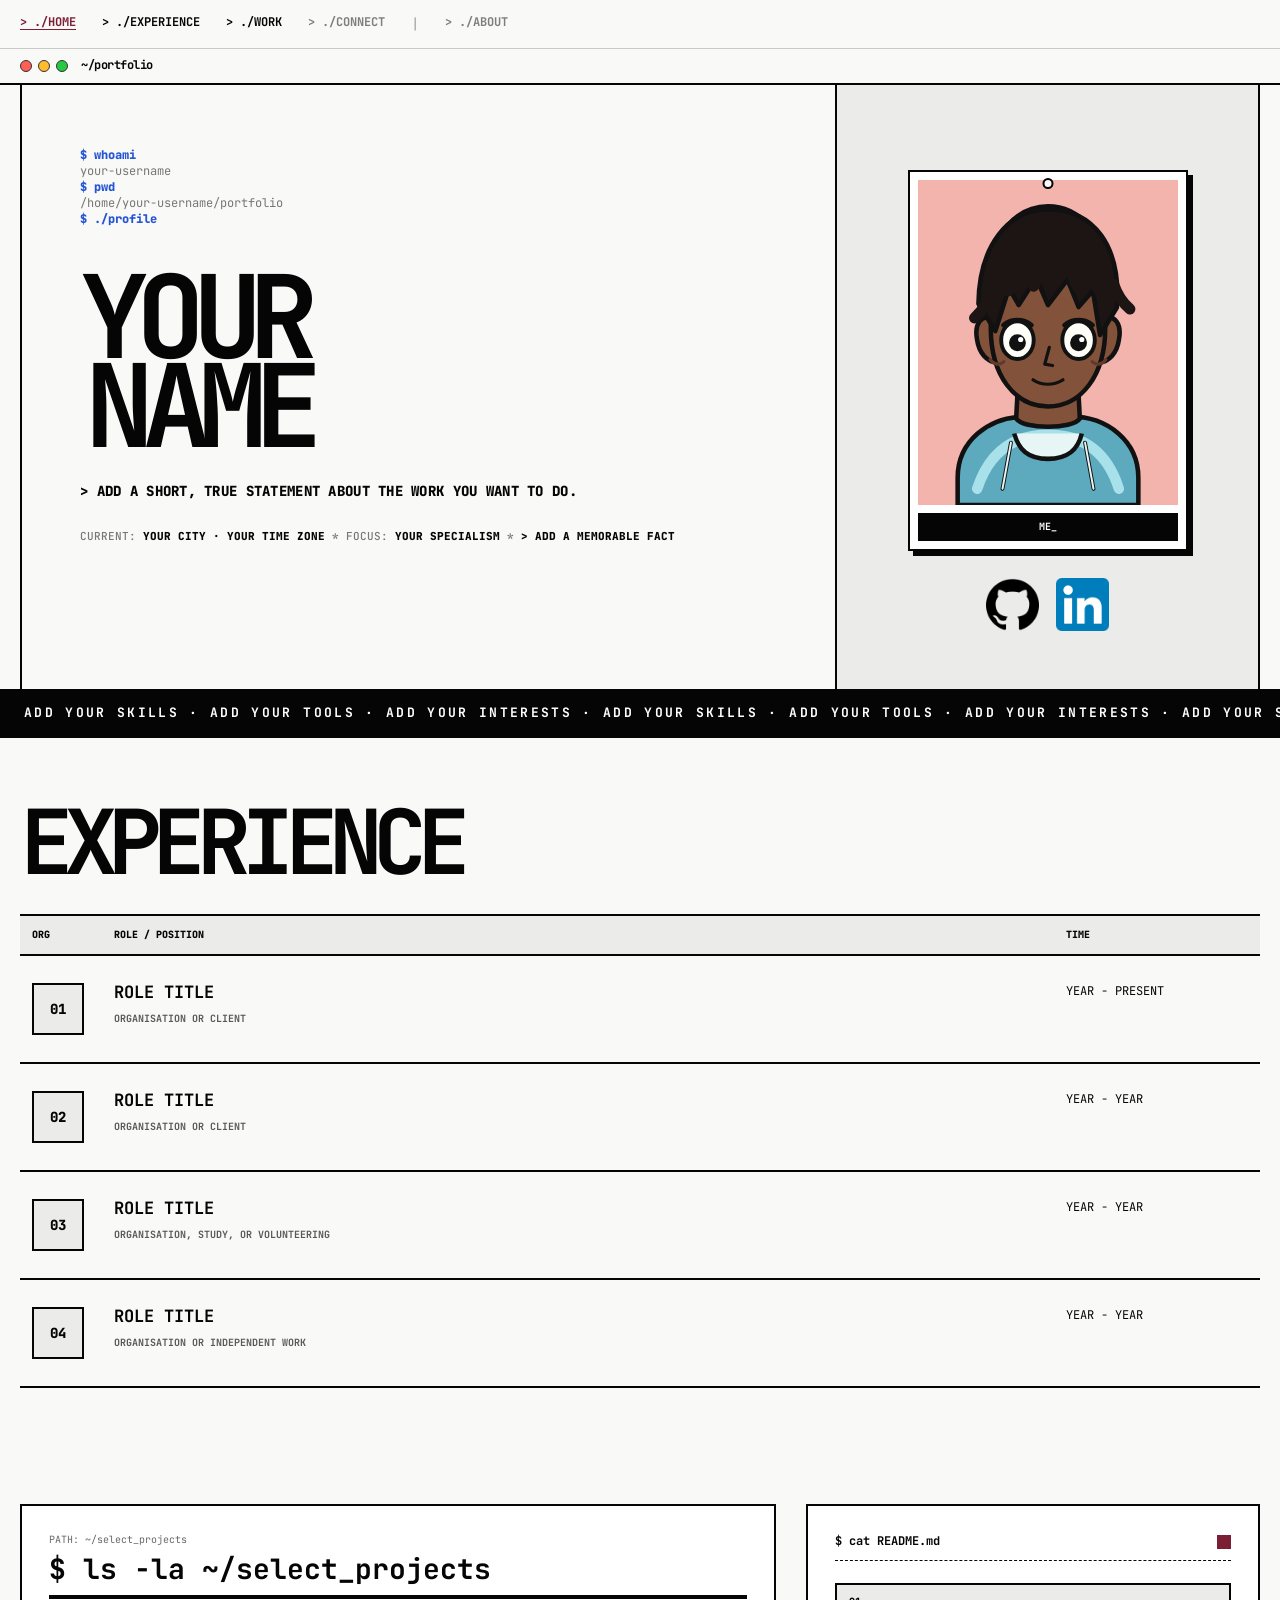
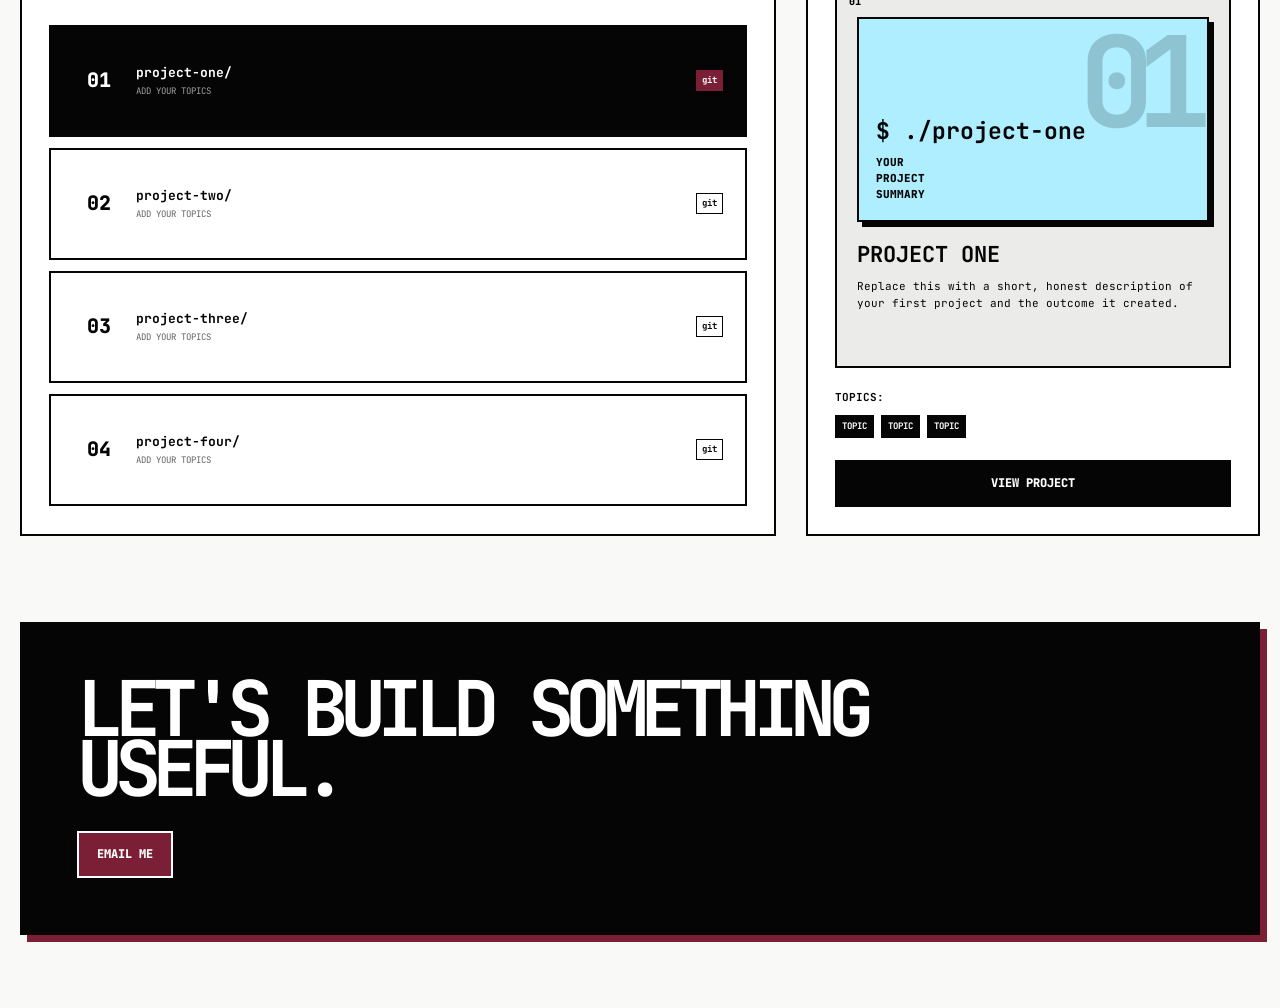
==== index.html @ 51a2df28 "Initial portfolio site" ====
<!doctype html>
<html lang="en">
<head>
  <meta charset="utf-8" />
  <meta name="viewport" content="width=device-width, initial-scale=1" />
  <meta name="description" content="YOUR NAME — portfolio." />
  <title>~/portfolio — YOUR NAME</title>
  <link rel="preconnect" href="https://fonts.googleapis.com" />
  <link rel="preconnect" href="https://fonts.gstatic.com" crossorigin />
  <link href="https://fonts.googleapis.com/css2?family=JetBrains+Mono:wght@400;500;600;700;800&display=swap" rel="stylesheet" />
  <link rel="stylesheet" href="styles.css?v=4" />
  <link rel="stylesheet" href="experience-table.css?v=6" />
  <link rel="stylesheet" href="org-logos.css?v=1" />
  <link rel="stylesheet" href="experience-details.css?v=1" />
  <link rel="stylesheet" href="project-preview.css?v=2" />
  <link rel="stylesheet" href="project-icons.css?v=5" />
  <link rel="stylesheet" href="social-stickers.css?v=1" />
  <link rel="stylesheet" href="ticker.css?v=4" />
  <link rel="stylesheet" href="window-controls.css" />
  <style>.boot-message{border:0!important;outline:0!important;box-shadow:none!important;background:transparent!important;padding:0!important}.boot-message .terminal-command{color:#2455d6;font-weight:800}.boot-message .terminal-output{color:#777}.hero{min-height:570px}.hero-copy{min-width:0}.hero h1 span{display:block}.hero h1 .last-name{transform:translateX(.045em)}.hero-focus{margin:30px 0 0;color:var(--ink);font-size:14px;font-weight:800;letter-spacing:.02em}.hero-meta{margin:24px 0 0;font-size:11px;font-weight:800;line-height:1.9}.hero-meta p{margin:0}.hero-meta span{color:#777;font-weight:500}.hero-meta b{margin:0 7px;color:#777}.quick-stats{grid-template-columns:.8fr 1fr 1.65fr}.quick-stats dd{white-space:nowrap}#home,#experience,#work,#connect{scroll-margin-top:96px}.nav-link,.nav-link:hover{color:var(--ink);opacity:.5}.nav-link.active{color:var(--acid);opacity:1}.nav-separator{opacity:.35}@media(max-width:800px){.quick-stats{grid-template-columns:1fr}.quick-stats dd{white-space:normal}.hero-meta{font-size:9px}}</style>
</head>
<body>
  <header class="site-header">
    <nav class="nav" aria-label="Primary navigation">
      <a class="nav-link active" href="#home">&gt; ./HOME</a><a class="nav-link" href="#experience">&gt; ./EXPERIENCE</a><a class="nav-link" href="#work">&gt; ./WORK</a><a class="nav-link" href="#connect">&gt; ./CONNECT</a><span class="nav-separator" aria-hidden="true">|</span><a class="nav-link" href="about.html">&gt; ./ABOUT</a>
    </nav>
    <div class="terminal-bar"><span class="traffic-lights" aria-label="Window controls"><button class="window-control window-control--close" type="button" aria-label="Close page"></button><button class="window-control window-control--minimize" type="button" aria-label="Minimize"></button><button class="window-control window-control--fullscreen" type="button" aria-label="Toggle fullscreen"></button></span><strong>~/portfolio</strong></div>
  </header>
  <main>
    <section class="hero page-section" id="home">
      <div class="hero-copy">
        <pre class="boot-message" aria-label="Profile command"><span class="terminal-command">$ whoami</span>
<span class="terminal-output">your-username</span>
<span class="terminal-command">$ pwd</span>
<span class="terminal-output">/home/your-username/portfolio</span>
<span class="terminal-command">$ ./profile</span></pre>
  <h1><span>YOUR</span><span class="last-name">NAME</span></h1>
  <p class="hero-focus">&gt; ADD A SHORT, TRUE STATEMENT ABOUT THE WORK YOU WANT TO DO.</p>
  <div class="hero-meta"><p><span>CURRENT:</span> YOUR CITY · YOUR TIME ZONE<b>*</b><span>FOCUS:</span> YOUR SPECIALISM<b>*</b>&gt; ADD A MEMORABLE FACT</p></div>
      </div>
      <aside class="avatar-terminal">
        <figure class="avatar-frame"><span class="pin" aria-hidden="true"></span><img src="assets/avatar-placeholder.svg" alt="Dark-skinned cartoon avatar placeholder" /><figcaption>ME<span class="cursor">_</span></figcaption></figure>
        <div class="social-stickers" aria-label="Social profiles"><a href="https://github.com/your-github-username" target="_blank" rel="noreferrer" aria-label="YOUR NAME on GitHub"><img src="assets/social/github.png" alt="" /></a><a href="https://www.linkedin.com/in/your-linkedin-handle/" target="_blank" rel="noreferrer" aria-label="YOUR NAME on LinkedIn"><img src="assets/social/linkedin.png" alt="" /></a></div>
      </aside>
    </section>
    <div class="ticker between-ticker" aria-hidden="true"><div class="ticker-track"><span>ADD YOUR SKILLS · ADD YOUR TOOLS · ADD YOUR INTERESTS · ADD YOUR SKILLS · ADD YOUR TOOLS · ADD YOUR INTERESTS · ADD YOUR SKILLS · ADD YOUR TOOLS · ADD YOUR INTERESTS · ADD YOUR SKILLS · ADD YOUR TOOLS · ADD YOUR INTERESTS ·</span><span>ADD YOUR SKILLS · ADD YOUR TOOLS · ADD YOUR INTERESTS · ADD YOUR SKILLS · ADD YOUR TOOLS · ADD YOUR INTERESTS · ADD YOUR SKILLS · ADD YOUR TOOLS · ADD YOUR INTERESTS · ADD YOUR SKILLS · ADD YOUR TOOLS · ADD YOUR INTERESTS ·</span></div></div>
    <section class="experience page-section" id="experience">
      <div class="section-title"><h2>EXPERIENCE</h2></div>
      <div class="log-table"><div class="log-head"><span>ORG</span><span>ROLE / POSITION</span><span>TIME</span></div>
        <details class="experience-entry"><summary class="log-row"><span class="org-logo org-logo--placeholder" aria-hidden="true">01</span><div><h3>ROLE TITLE</h3><small>ORGANISATION OR CLIENT</small></div><p>YEAR - PRESENT</p></summary><div class="experience-detail"><p>Replace this with a clear summary of your responsibility and the result you helped create.</p><ul><li>Start with a strong action and state what you built, improved, or delivered.</li><li>Add a measurable result only when you can support it.</li></ul></div></details>
        <details class="experience-entry"><summary class="log-row"><span class="org-logo org-logo--placeholder" aria-hidden="true">02</span><div><h3>ROLE TITLE</h3><small>ORGANISATION OR CLIENT</small></div><p>YEAR - YEAR</p></summary><div class="experience-detail"><p>Replace this with the contribution that best represents this experience.</p><ul><li>Describe the work in plain language.</li><li>Note the tools, collaboration, or impact that matters.</li></ul></div></details>
        <details class="experience-entry"><summary class="log-row"><span class="org-logo org-logo--placeholder" aria-hidden="true">03</span><div><h3>ROLE TITLE</h3><small>ORGANISATION, STUDY, OR VOLUNTEERING</small></div><p>YEAR - YEAR</p></summary><div class="experience-detail"><p>Replace this with a concise explanation of the project, responsibility, or learning experience.</p><ul><li>Keep achievements factual and easy to scan.</li><li>Remove this entry if it does not belong in your story.</li></ul></div></details>
        <details class="experience-entry"><summary class="log-row"><span class="org-logo org-logo--placeholder" aria-hidden="true">04</span><div><h3>ROLE TITLE</h3><small>ORGANISATION OR INDEPENDENT WORK</small></div><p>YEAR - YEAR</p></summary><div class="experience-detail"><p>Replace this with another relevant experience, or delete the whole row until you have one to add.</p><ul><li>Use specific evidence rather than broad claims.</li><li>Link related work from the Projects section below.</li></ul></div></details>
      </div>
    </section>
    <section class="work page-section" id="work">
      <div class="work-directory"><div class="directory-heading"><p>PATH: ~/select_projects</p><h2>$ ls -la ~/select_projects</h2></div>
        <div class="project-files" role="list"><button class="project-file selected" data-project="projectOne" type="button"><span class="file-icon" aria-hidden="true">01</span><span><b>project-one/</b><small>ADD YOUR TOPICS</small></span><em>git</em></button><button class="project-file" data-project="projectTwo" type="button"><span class="file-icon" aria-hidden="true">02</span><span><b>project-two/</b><small>ADD YOUR TOPICS</small></span><em>git</em></button><button class="project-file" data-project="projectThree" type="button"><span class="file-icon" aria-hidden="true">03</span><span><b>project-three/</b><small>ADD YOUR TOPICS</small></span><em>git</em></button><button class="project-file" data-project="projectFour" type="button"><span class="file-icon" aria-hidden="true">04</span><span><b>project-four/</b><small>ADD YOUR TOPICS</small></span><em>git</em></button></div>
      </div>
      <aside class="preview-panel"><div class="preview-heading"><b>$ cat README.md</b><i></i></div><div class="preview-box" id="preview-box"><p class="preview-index" id="preview-index">01</p><div class="preview-art" id="preview-art" style="background:#aeeeff"><b>$ ./project-one</b><span>YOUR<br />PROJECT<br />SUMMARY</span><strong>01</strong></div><div class="preview-copy"><h3 id="preview-title">PROJECT ONE</h3><p id="preview-description">Replace this with a short, honest description of your first project and the outcome it created.</p></div></div><div><h3 class="tag-label">TOPICS:</h3><div class="tags" id="tech-tags"><span>TOPIC</span><span>TOPIC</span><span>TOPIC</span></div></div><a class="button solid full" id="project-link" href="https://github.com/your-github-username/project-one" target="_blank" rel="noreferrer">VIEW PROJECT</a></aside>
    </section>
    <section class="connect page-section" id="connect"><h2>LET'S BUILD SOMETHING USEFUL.</h2><a class="button neon" href="mailto:your.email@example.com">EMAIL ME</a></section>
  </main>
  <script src="script.js?v=2"></script>
  <script src="window-controls.js"></script>
</body>
</html>
---- styles.css ----
:root{--ink:#050505;--paper:#f9f9f7;--white:#fff;--soft:#ebebea;--acid:#7a1f35;--line:2px solid var(--ink);--mono:"JetBrains Mono",monospace}
*{box-sizing:border-box}html{scroll-behavior:smooth}body{margin:0;background:var(--paper);color:var(--ink);font-family:var(--mono);font-size:14px;line-height:1.45}a{color:inherit;text-decoration:none}button{font:inherit}.site-header{position:sticky;top:0;z-index:20;background:var(--paper);border-bottom:var(--line)}
.nav{display:flex;gap:26px;padding:14px max(20px,calc((100vw - 1340px)/2));border-bottom:1px solid #c9c9c9}.nav-link{font-size:12px;font-weight:700;opacity:.64}.nav-link:hover,.nav-link.active{opacity:1;color:#506000}.nav-link.active{text-decoration:underline;text-underline-offset:3px}.terminal-bar{display:flex;align-items:center;gap:13px;padding:8px max(20px,calc((100vw - 1340px)/2));font-size:12px;letter-spacing:-.04em}.traffic-lights{display:flex;gap:6px}.traffic-lights i{width:12px;height:12px;border:1px solid #333;border-radius:50%;background:#ff5f57}.traffic-lights i:nth-child(2){background:#febc2e}.traffic-lights i:nth-child(3){background:#28c840}.system-status{margin-left:auto;font-size:10px;font-weight:700}.status-dot{display:inline-block;width:8px;height:8px;margin-right:5px;background:var(--acid);animation:pulse 1.2s infinite}
.page-section{width:min(1340px,calc(100% - 40px));margin:0 auto}.hero{display:grid;grid-template-columns:minmax(0,1.55fr) minmax(330px,.8fr);min-height:650px;border-right:var(--line);border-left:var(--line)}.hero-copy{padding:62px 58px;border-right:var(--line)}.boot-message{display:inline-block;margin:0 0 44px;padding:0;background:transparent;font:12px/1.35 var(--mono)}.command,.section-title>p,.connect>p{margin:0 0 10px;color:#526000;font-size:12px;font-weight:700}.hero h1,.section-title h2,.connect h2{margin:0;font-size:clamp(62px,9vw,128px);line-height:.78;letter-spacing:-.11em}.intro{max-width:650px;margin:35px 0;font-size:15px;font-weight:700;line-height:1.65}.quick-stats{display:grid;grid-template-columns:repeat(3,1fr);max-width:680px;margin:0;border-top:var(--line);border-bottom:var(--line)}.quick-stats div{padding:13px 12px;border-right:var(--line)}.quick-stats div:last-child{border:0}.quick-stats dt{font-size:10px;opacity:.58}.quick-stats dd{margin:4px 0 0;font-size:12px;font-weight:800}
.avatar-terminal{padding:58px 38px;background:var(--soft)}.module-heading,.preview-heading{display:flex;justify-content:space-between;align-items:center;padding-bottom:9px;border-bottom:1px dashed var(--ink);font-size:12px}.avatar-frame{position:relative;width:min(100%,280px);margin:27px auto;border:var(--line);padding:8px;background:var(--white);box-shadow:5px 5px 0 var(--ink)}.pin{position:absolute;z-index:2;top:6px;left:50%;width:11px;height:11px;transform:translateX(-50%);border:2px solid var(--ink);border-radius:50%;background:var(--paper)}.avatar-frame img{display:block;width:100%;aspect-ratio:4/5;object-fit:cover;filter:none}.avatar-frame figcaption{margin-top:8px;background:var(--ink);padding:7px;color:#fff;font-size:10px;font-weight:700;text-align:center}.cursor{animation:blink 1s step-end infinite}.asset-list{display:grid;border-top:var(--line)}.asset-list a{display:grid;grid-template-columns:30px 1fr 20px;gap:10px;padding:10px 0;border-bottom:var(--line);font-size:10px;font-weight:700}.asset-list a:hover{background:var(--acid)}.asset-list span{opacity:.52}
.experience{padding:86px 0}.section-lead{max-width:760px;margin-bottom:55px;border:2px dashed var(--ink);padding:15px}.section-lead p{display:flex;justify-content:space-between;margin:0 0 8px;font-size:12px;font-weight:700}.load-track{height:14px;border:1px solid var(--ink);padding:2px}.load-track i{display:block;width:98.4%;height:100%;background:var(--ink)}.section-lead small{display:block;margin-top:7px;font-size:9px;opacity:.65}.section-title{margin-bottom:36px}.section-title h2{font-size:clamp(50px,7vw,96px)}.log-table{border-top:var(--line)}.log-head,.log-row{display:grid;grid-template-columns:22% 34% 44%;gap:20px;padding:12px;border-bottom:var(--line)}.log-head{background:var(--soft);font-size:10px;font-weight:800}.log-row{padding-top:27px;padding-bottom:27px}.log-row:hover{background:var(--acid)}.log-row p{margin:0;font-size:12px}.log-row h3{margin:0 0 5px;font-size:17px;line-height:1.1}.log-row small{font-size:10px;font-weight:700;opacity:.65}.log-row.muted{grid-template-columns:22% 1fr;opacity:.5;font-style:italic}.action-row{display:flex;flex-wrap:wrap;gap:13px;margin-top:34px}.button{display:inline-block;border:var(--line);padding:13px 18px;background:transparent;font-size:12px;font-weight:800;transition:.13s}.button:hover{background:var(--acid);color:var(--ink);transform:translate(-2px,-2px);box-shadow:4px 4px 0 var(--ink)}.button.solid{background:var(--ink);color:var(--white)}.button.solid:hover{background:var(--acid);color:var(--ink)}
.work{display:grid;grid-template-columns:1.25fr .75fr;gap:30px;padding:30px 0 86px}.work-directory,.preview-panel{border:var(--line);padding:27px;background:var(--white)}.directory-heading{margin-bottom:26px;border-bottom:4px solid var(--ink)}.directory-heading p{margin:0 0 7px;font-size:10px;opacity:.6}.directory-heading h2{margin:0 0 12px;font-size:28px;line-height:1}.project-files{display:grid;gap:11px}.project-file{display:grid;grid-template-columns:30px 1fr auto;align-items:center;gap:11px;width:100%;border:var(--line);padding:14px;background:var(--white);color:var(--ink);text-align:left;cursor:pointer;transition:.13s}.project-file:hover,.project-file.selected{background:var(--ink);color:var(--white)}.file-icon{font-weight:800;font-size:20px}.project-file b,.project-file small{display:block}.project-file b{font-size:13px}.project-file small{margin-top:2px;font-size:9px;opacity:.62}.project-file em{border:1px solid currentColor;padding:3px 5px;font-size:9px;font-style:normal;font-weight:700}.project-file.selected em{border-color:var(--acid);background:var(--acid);color:var(--ink)}.directory-foot{margin:28px 0 0;border:2px dashed var(--ink);padding:11px;font-size:10px;text-align:center}
.preview-panel{display:flex;flex-direction:column;gap:22px}.preview-heading i{width:14px;height:14px;background:var(--acid);animation:pulse 1.2s infinite}.preview-box{display:grid;min-height:385px;overflow:hidden;border:var(--line);background:var(--soft)}.preview-index{margin:10px 12px -24px;font-size:10px;font-weight:800}.preview-art{position:relative;display:flex;min-height:205px;flex-direction:column;justify-content:flex-end;overflow:hidden;margin:0 20px;padding:17px;border:var(--line);background:#fff5ba;box-shadow:5px 5px 0 var(--ink);font-weight:800}.preview-art b{font-size:23px}.preview-art span{margin-top:7px;font-size:11px}.preview-art strong{position:absolute;right:-8px;top:-28px;font-size:126px;line-height:1;letter-spacing:-.15em;opacity:.18}.preview-copy{padding:17px 20px}.preview-copy h3{margin:0 0 7px;font-size:22px}.preview-copy p{margin:0;font-size:11px;line-height:1.55}.tag-label{margin:0 0 9px;font-size:11px}.tags{display:flex;flex-wrap:wrap;gap:7px}.tags span{background:var(--ink);padding:5px 7px;color:#fff;font-size:9px;font-weight:700}.full{text-align:center}
.connect{margin-bottom:73px;border:var(--line);background:var(--ink);padding:55px;color:var(--white);box-shadow:7px 7px 0 var(--acid)}.connect h2{max-width:800px;margin-bottom:32px;font-size:clamp(43px,6vw,92px)}.connect>p{color:var(--acid)}.neon{border-color:var(--white);background:var(--acid);color:var(--ink)}footer{position:fixed;bottom:0;left:0;z-index:30;width:100%;overflow:hidden;border-top:var(--line);background:var(--ink);color:#fff}.ticker{overflow:hidden;border-bottom:1px solid #555;white-space:nowrap}.ticker span{display:inline-block;padding:7px 0;font-size:10px;font-weight:700;animation:ticker 24s linear infinite}.footer-status{display:flex;justify-content:space-between;padding:6px max(20px,calc((100vw - 1340px)/2));font-size:9px;font-weight:700}
@keyframes ticker{to{transform:translateX(-50%)}}@keyframes pulse{50%{opacity:.35}}@keyframes blink{50%{opacity:0}}@media(max-width:800px){body{padding-bottom:55px}.system-status{display:none}.nav{gap:14px;overflow:auto}.nav-link{white-space:nowrap;font-size:10px}.hero{grid-template-columns:1fr}.hero-copy{border-right:0;border-bottom:var(--line);padding:40px 28px}.avatar-terminal{padding:35px 28px}.quick-stats{grid-template-columns:1fr}.quick-stats div{border-right:0;border-bottom:1px solid var(--ink)}.quick-stats div:last-child{border:0}.work{grid-template-columns:1fr;gap:20px}.log-head{display:none}.log-row{grid-template-columns:1fr;gap:10px}.log-row.muted{grid-template-columns:1fr}.log-row h3{font-size:16px}.connect{padding:35px 25px}.footer-status{font-size:8px}.footer-status span:nth-child(2){display:none}}@media(max-width:480px){.page-section{width:calc(100% - 24px)}.hero h1{font-size:65px}.boot-message{margin-bottom:28px;font-size:10px}.intro{font-size:12px}.work-directory,.preview-panel{padding:18px}.project-file{grid-template-columns:24px 1fr;padding:11px}.project-file em{display:none}.project-file b{font-size:11px}.directory-heading h2{font-size:22px}.connect h2{font-size:43px}.footer-status{justify-content:center}.footer-status span:first-child{display:none}}
---- experience-table.css ----
.experience {
  margin-top: 0;
  padding-top: 70px;
}

.log-head,
.log-row {
  grid-template-columns: minmax(190px, 1fr) minmax(105px, 15%);
}

.log-row {
  align-items: start;
}

.log-row > * {
  min-width: 0;
  overflow-wrap: anywhere;
}

.log-row:hover,
.asset-list a:hover,
.button:hover,
.button.solid:hover,
.neon,
.project-file.selected em {
  color: var(--white);
}

@media (max-width: 800px) {
  .log-row {
    grid-template-columns: 1fr;
  }
}
---- org-logos.css ----
.log-head,
.log-row {
  grid-template-columns: 62px minmax(190px, 1fr) minmax(105px, 15%);
}

.org-logo {
  align-self: center;
  display: block;
  width: 52px;
  height: 52px;
  object-fit: contain;
}

.org-logo--placeholder {
  display: grid;
  place-items: center;
  border: 2px solid var(--ink);
  background: var(--soft);
  color: var(--ink);
  font-size: 14px;
  font-weight: 800;
}

.education-stat {
  position: relative;
  display: inline-flex;
  align-items: center;
  cursor: help;
}

.education-stat img {
  width: 22px;
  height: 22px;
  object-fit: contain;
}

.quick-stats div:nth-child(3) {
  position: relative;
  min-height: 78px;
  padding-right: 82px;
}

.quick-stats div:nth-child(3) .education-stat {
  position: absolute;
  top: 50%;
  right: 13px;
  transform: translateY(-50%);
}

.quick-stats div:nth-child(3) .education-stat img {
  width: 58px;
  height: 58px;
}

.education-tooltip {
  position: absolute;
  z-index: 5;
  bottom: calc(100% + 8px);
  left: 0;
  width: max-content;
  max-width: 250px;
  border: 1px solid var(--ink);
  padding: 7px 8px;
  background: var(--white);
  color: var(--ink);
  font-size: 10px;
  font-weight: 800;
  line-height: 1.3;
  opacity: 0;
  pointer-events: none;
  transform: translateY(3px);
  transition: opacity .12s ease, transform .12s ease;
}

.education-stat:hover .education-tooltip,
.education-stat:focus .education-tooltip {
  opacity: 1;
  transform: translateY(0);
}

.education-stat:focus-visible {
  outline: 2px solid var(--ink);
  outline-offset: 3px;
}

@media (max-width: 800px) {
  .log-row {
    grid-template-columns: 54px minmax(0, 1fr);
  }

  .org-logo {
    grid-row: 1 / span 2;
    width: 44px;
    height: 44px;
  }

  .log-row > div,
  .log-row > p {
    grid-column: 2;
  }
}
---- experience-details.css ----
.experience-entry > summary {
  cursor: pointer;
  list-style: none;
}

.experience-entry > summary::-webkit-details-marker {
  display: none;
}

.experience-entry[open] > .log-row {
  border-bottom: 0;
  background: var(--paper);
  color: var(--ink);
}

.experience-detail {
  border-bottom: var(--line);
  padding: 0 18px 26px 92px;
  background: var(--paper);
  font-size: 12px;
  line-height: 1.65;
}

.experience-detail p {
  margin: 0;
}

.experience-detail ul {
  margin: 13px 0 0;
  padding-left: 18px;
}

.experience-detail li + li {
  margin-top: 6px;
}

@media (max-width: 800px) {
  .experience-detail {
    padding: 0 12px 22px 66px;
  }
}
---- project-preview.css ----
.preview-box {
  position: relative;
  display: flex;
  flex-direction: column;
}

.preview-index {
  position: absolute;
  z-index: 3;
  top: 10px;
  left: 12px;
  margin: 0;
}

.preview-art {
  margin-top: 32px;
}

.preview-art strong {
  top: 0;
  right: 14px;
}
---- project-icons.css ----
.project-file {
  grid-template-columns: 52px 1fr auto;
  min-height: 112px;
  padding: 24px 22px;
}

.project-icon {
  display: block;
  width: 44px;
  height: 44px;
  object-fit: contain;
  justify-self: center;
  transition: filter .13s ease;
}

.project-icon--speed {
  width: 44px;
}

.project-file .file-icon {
  justify-self: center;
}

.project-file:hover .project-icon,
.project-file.selected .project-icon {
  filter: invert(1);
}

@media (max-width: 480px) {
  .project-file {
    grid-template-columns: 30px 1fr;
    min-height: 0;
    padding: 11px;
  }

  .project-icon {
    width: 25px;
    height: 25px;
  }

  .project-icon--speed {
    width: 25px;
  }
}
---- social-stickers.css ----
.social-stickers {
  display: flex;
  justify-content: center;
  align-items: center;
  gap: 17px;
  margin-top: 22px;
}

.social-stickers a {
  display: grid;
  width: 53px;
  height: 53px;
  place-items: center;
  transition: transform .16s ease;
}

.social-stickers a:hover {
  transform: rotate(-4deg) translateY(-3px);
}

.social-stickers a:nth-child(2):hover {
  transform: rotate(4deg) translateY(-3px);
}

.social-stickers a:focus-visible {
  outline: 2px solid var(--ink);
  outline-offset: 4px;
}

.social-stickers img {
  display: block;
  width: 100%;
  height: 100%;
  object-fit: contain;
}
---- ticker.css ----
.ticker{display:block;overflow:hidden;width:100%;border-bottom:1px solid #555;white-space:nowrap}
.ticker-track{display:flex;width:max-content;will-change:transform;backface-visibility:hidden;animation:ticker-loop 120s linear infinite}
.ticker-track span{display:block;flex:none;padding:7px 1.5rem;font-size:10px;font-weight:700;animation:none}
.between-ticker{margin:0;background:var(--ink);border-top:var(--line);border-bottom:var(--line);color:var(--white);zoom:reset}
.between-ticker .ticker-track span{padding:13px 1.5rem;font-size:13px;letter-spacing:.18em}
@keyframes ticker-loop{from{transform:translate3d(0,0,0)}to{transform:translate3d(-50%,0,0)}}
@media (prefers-reduced-motion:reduce){.ticker-track{animation:none}}
---- window-controls.css ----
.traffic-lights{display:flex;gap:6px}
.window-control{display:grid;place-items:center;width:12px;height:12px;margin:0;padding:0;border:1px solid #333;border-radius:50%;cursor:pointer;transition:filter .12s,transform .12s}
.window-control:hover{filter:brightness(.84);transform:scale(1.08)}
.window-control:focus-visible{outline:2px solid var(--ink);outline-offset:2px}
.window-control--close{background:#ff5f57}.window-control--minimize{background:#febc2e}.window-control--fullscreen{background:#28c840}
.window-control::after{font:700 9px/1 Arial,sans-serif;color:#5c1715;opacity:0;transition:opacity .12s}
.window-control:hover::after{opacity:1}.window-control--close::after{content:"×"}.window-control--minimize::after{content:"−";color:#6b4b00}.window-control--fullscreen::after{content:"+";color:#135b21}
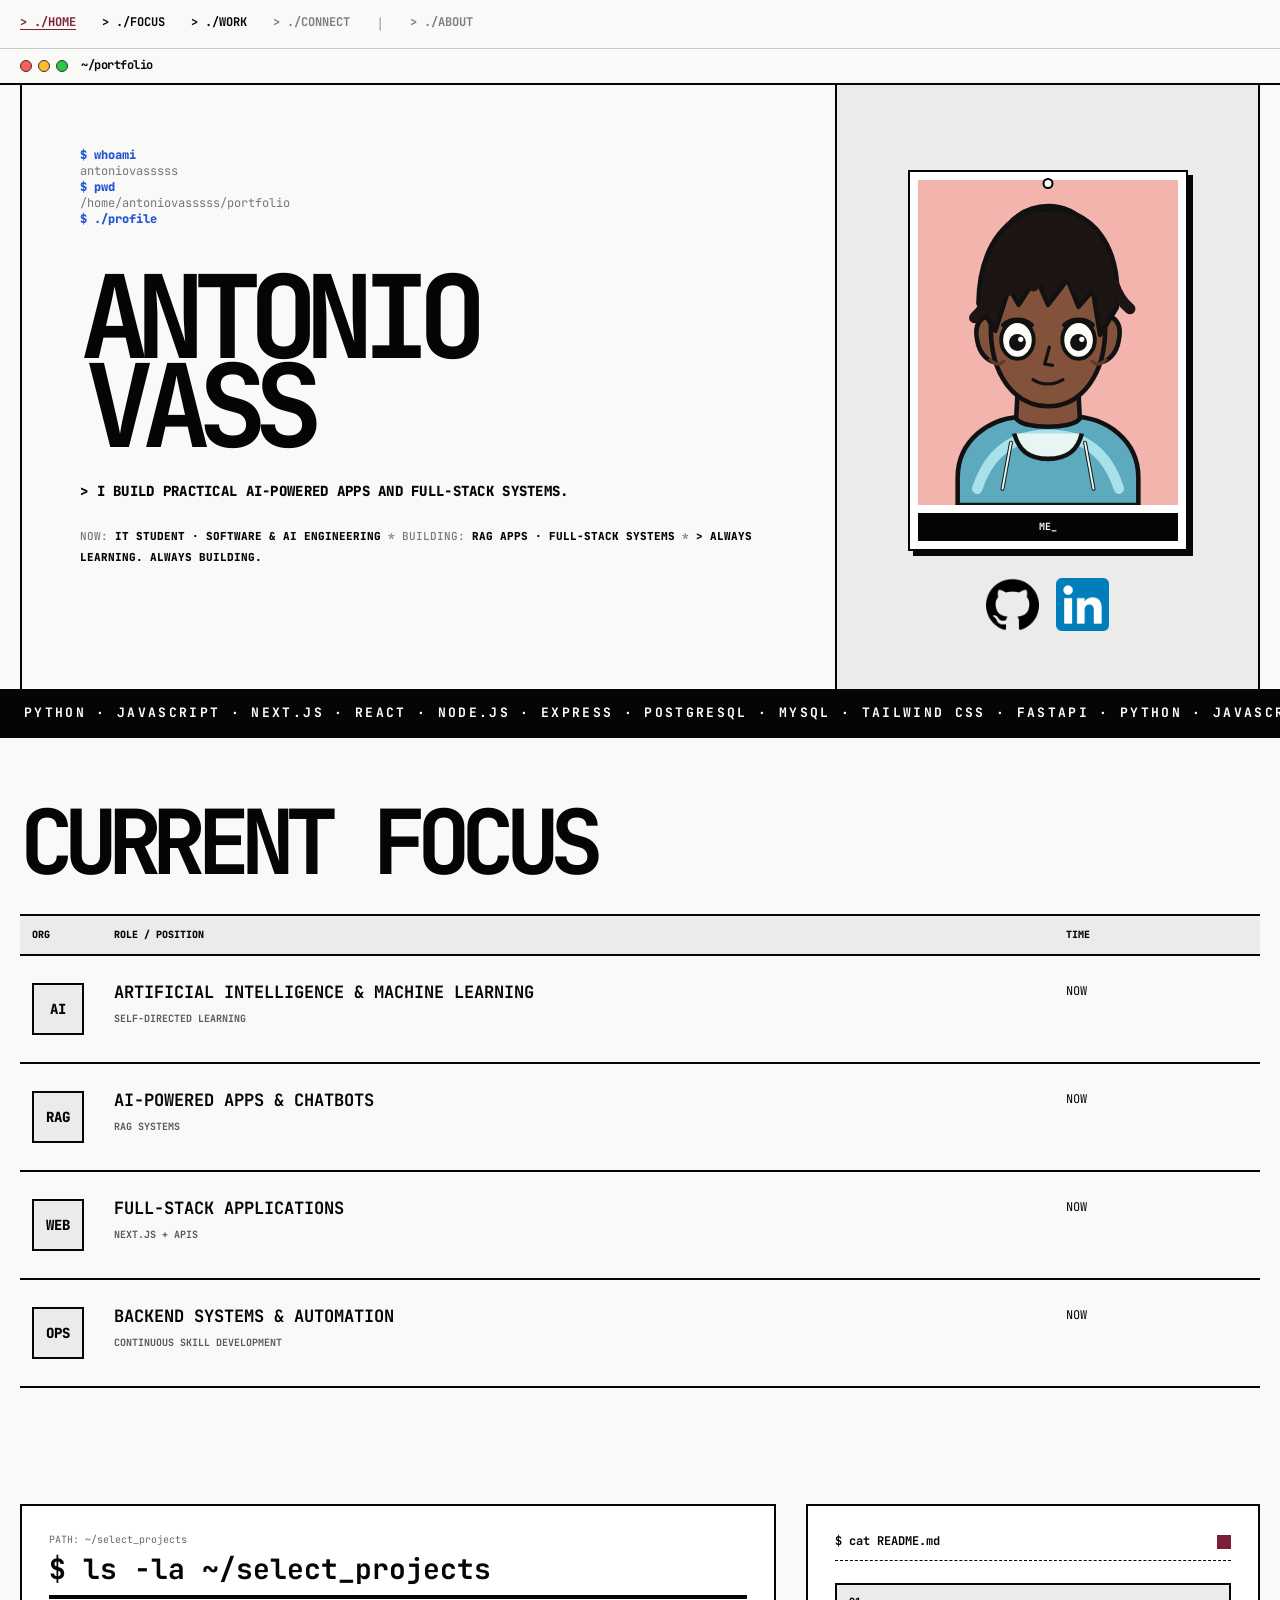
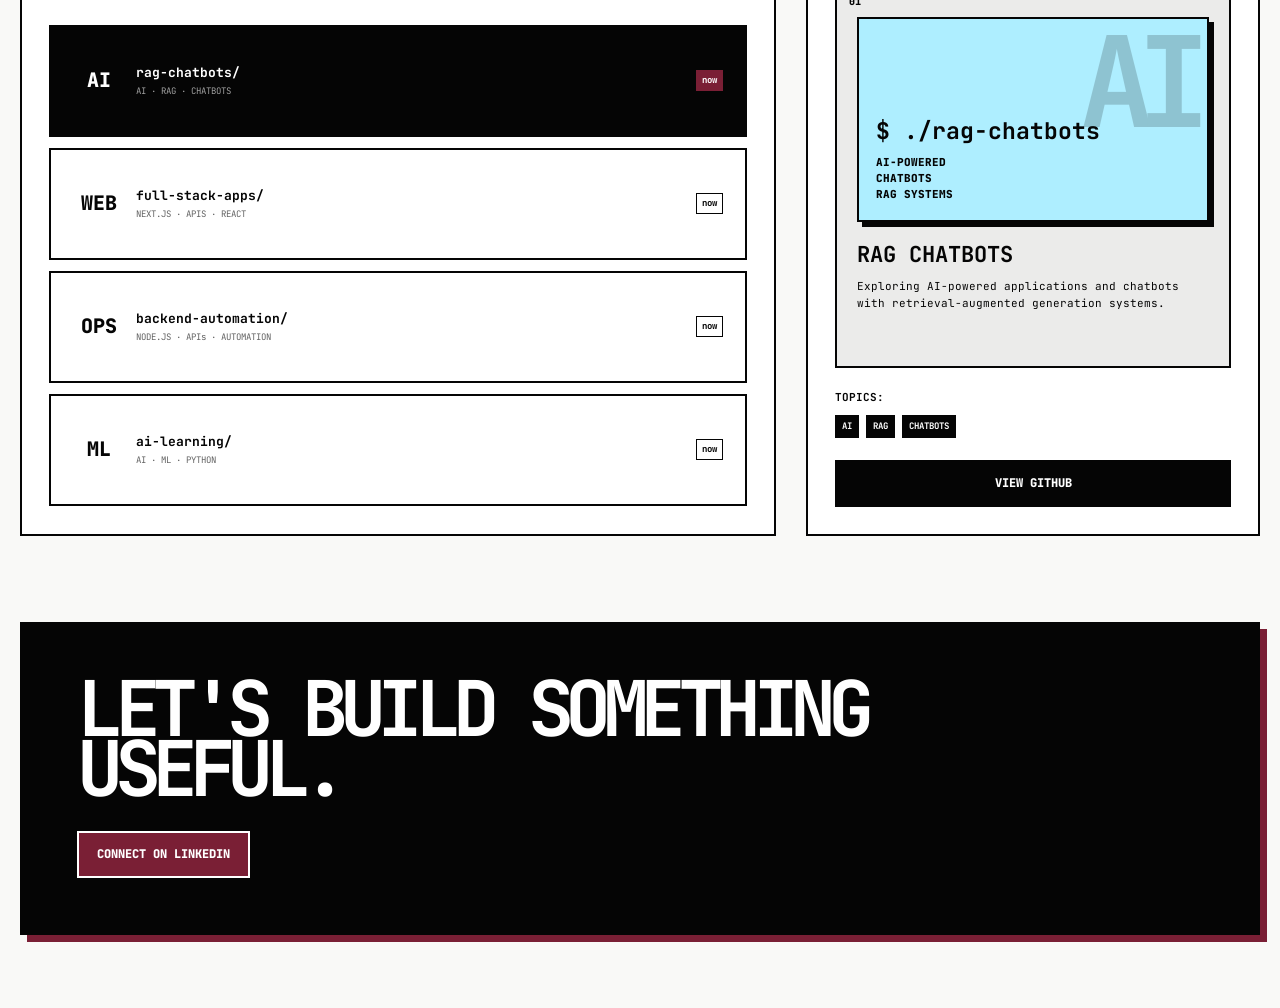
==== commit d28d33ed: "Personalize portfolio from profile README" ====
--- a/index.html
+++ b/index.html
@@ -3,8 +3,8 @@
 <head>
   <meta charset="utf-8" />
   <meta name="viewport" content="width=device-width, initial-scale=1" />
-  <meta name="description" content="YOUR NAME — portfolio." />
-  <title>~/portfolio — YOUR NAME</title>
+  <meta name="description" content="Antonio Vass — IT student and Software & AI Engineer in progress." />
+  <title>~/portfolio — Antonio Vass</title>
   <link rel="preconnect" href="https://fonts.googleapis.com" />
   <link rel="preconnect" href="https://fonts.gstatic.com" crossorigin />
   <link href="https://fonts.googleapis.com/css2?family=JetBrains+Mono:wght@400;500;600;700;800&display=swap" rel="stylesheet" />
@@ -22,7 +22,7 @@
 <body>
   <header class="site-header">
     <nav class="nav" aria-label="Primary navigation">
-      <a class="nav-link active" href="#home">&gt; ./HOME</a><a class="nav-link" href="#experience">&gt; ./EXPERIENCE</a><a class="nav-link" href="#work">&gt; ./WORK</a><a class="nav-link" href="#connect">&gt; ./CONNECT</a><span class="nav-separator" aria-hidden="true">|</span><a class="nav-link" href="about.html">&gt; ./ABOUT</a>
+      <a class="nav-link active" href="#home">&gt; ./HOME</a><a class="nav-link" href="#experience">&gt; ./FOCUS</a><a class="nav-link" href="#work">&gt; ./WORK</a><a class="nav-link" href="#connect">&gt; ./CONNECT</a><span class="nav-separator" aria-hidden="true">|</span><a class="nav-link" href="about.html">&gt; ./ABOUT</a>
     </nav>
     <div class="terminal-bar"><span class="traffic-lights" aria-label="Window controls"><button class="window-control window-control--close" type="button" aria-label="Close page"></button><button class="window-control window-control--minimize" type="button" aria-label="Minimize"></button><button class="window-control window-control--fullscreen" type="button" aria-label="Toggle fullscreen"></button></span><strong>~/portfolio</strong></div>
   </header>
@@ -30,36 +30,36 @@
     <section class="hero page-section" id="home">
       <div class="hero-copy">
         <pre class="boot-message" aria-label="Profile command"><span class="terminal-command">$ whoami</span>
-<span class="terminal-output">your-username</span>
+<span class="terminal-output">antoniovasssss</span>
 <span class="terminal-command">$ pwd</span>
-<span class="terminal-output">/home/your-username/portfolio</span>
+<span class="terminal-output">/home/antoniovasssss/portfolio</span>
 <span class="terminal-command">$ ./profile</span></pre>
-  <h1><span>YOUR</span><span class="last-name">NAME</span></h1>
-  <p class="hero-focus">&gt; ADD A SHORT, TRUE STATEMENT ABOUT THE WORK YOU WANT TO DO.</p>
-  <div class="hero-meta"><p><span>CURRENT:</span> YOUR CITY · YOUR TIME ZONE<b>*</b><span>FOCUS:</span> YOUR SPECIALISM<b>*</b>&gt; ADD A MEMORABLE FACT</p></div>
+  <h1><span>ANTONIO</span><span class="last-name">VASS</span></h1>
+  <p class="hero-focus">&gt; I BUILD PRACTICAL AI-POWERED APPS AND FULL-STACK SYSTEMS.</p>
+  <div class="hero-meta"><p><span>NOW:</span> IT STUDENT · SOFTWARE &amp; AI ENGINEERING<b>*</b><span>BUILDING:</span> RAG APPS · FULL-STACK SYSTEMS<b>*</b>&gt; ALWAYS LEARNING. ALWAYS BUILDING.</p></div>
       </div>
       <aside class="avatar-terminal">
-        <figure class="avatar-frame"><span class="pin" aria-hidden="true"></span><img src="assets/avatar-placeholder.svg" alt="Dark-skinned cartoon avatar placeholder" /><figcaption>ME<span class="cursor">_</span></figcaption></figure>
-        <div class="social-stickers" aria-label="Social profiles"><a href="https://github.com/your-github-username" target="_blank" rel="noreferrer" aria-label="YOUR NAME on GitHub"><img src="assets/social/github.png" alt="" /></a><a href="https://www.linkedin.com/in/your-linkedin-handle/" target="_blank" rel="noreferrer" aria-label="YOUR NAME on LinkedIn"><img src="assets/social/linkedin.png" alt="" /></a></div>
+        <figure class="avatar-frame"><span class="pin" aria-hidden="true"></span><img src="assets/avatar-placeholder.svg" alt="Dark-skinned cartoon avatar representing Antonio Vass" /><figcaption>ME<span class="cursor">_</span></figcaption></figure>
+        <div class="social-stickers" aria-label="Social profiles"><a href="https://github.com/antoniovasssss" target="_blank" rel="noreferrer" aria-label="Antonio Vass on GitHub"><img src="assets/social/github.png" alt="" /></a><a href="https://linkedin.com/in/antonio-vass-a11976378" target="_blank" rel="noreferrer" aria-label="Antonio Vass on LinkedIn"><img src="assets/social/linkedin.png" alt="" /></a></div>
       </aside>
     </section>
-    <div class="ticker between-ticker" aria-hidden="true"><div class="ticker-track"><span>ADD YOUR SKILLS · ADD YOUR TOOLS · ADD YOUR INTERESTS · ADD YOUR SKILLS · ADD YOUR TOOLS · ADD YOUR INTERESTS · ADD YOUR SKILLS · ADD YOUR TOOLS · ADD YOUR INTERESTS · ADD YOUR SKILLS · ADD YOUR TOOLS · ADD YOUR INTERESTS ·</span><span>ADD YOUR SKILLS · ADD YOUR TOOLS · ADD YOUR INTERESTS · ADD YOUR SKILLS · ADD YOUR TOOLS · ADD YOUR INTERESTS · ADD YOUR SKILLS · ADD YOUR TOOLS · ADD YOUR INTERESTS · ADD YOUR SKILLS · ADD YOUR TOOLS · ADD YOUR INTERESTS ·</span></div></div>
+    <div class="ticker between-ticker" aria-hidden="true"><div class="ticker-track"><span>PYTHON · JAVASCRIPT · NEXT.JS · REACT · NODE.JS · EXPRESS · POSTGRESQL · MYSQL · TAILWIND CSS · FASTAPI · PYTHON · JAVASCRIPT · NEXT.JS · REACT · NODE.JS · EXPRESS · POSTGRESQL · MYSQL · TAILWIND CSS · FASTAPI ·</span><span>PYTHON · JAVASCRIPT · NEXT.JS · REACT · NODE.JS · EXPRESS · POSTGRESQL · MYSQL · TAILWIND CSS · FASTAPI · PYTHON · JAVASCRIPT · NEXT.JS · REACT · NODE.JS · EXPRESS · POSTGRESQL · MYSQL · TAILWIND CSS · FASTAPI ·</span></div></div>
     <section class="experience page-section" id="experience">
-      <div class="section-title"><h2>EXPERIENCE</h2></div>
+      <div class="section-title"><h2>CURRENT FOCUS</h2></div>
       <div class="log-table"><div class="log-head"><span>ORG</span><span>ROLE / POSITION</span><span>TIME</span></div>
-        <details class="experience-entry"><summary class="log-row"><span class="org-logo org-logo--placeholder" aria-hidden="true">01</span><div><h3>ROLE TITLE</h3><small>ORGANISATION OR CLIENT</small></div><p>YEAR - PRESENT</p></summary><div class="experience-detail"><p>Replace this with a clear summary of your responsibility and the result you helped create.</p><ul><li>Start with a strong action and state what you built, improved, or delivered.</li><li>Add a measurable result only when you can support it.</li></ul></div></details>
-        <details class="experience-entry"><summary class="log-row"><span class="org-logo org-logo--placeholder" aria-hidden="true">02</span><div><h3>ROLE TITLE</h3><small>ORGANISATION OR CLIENT</small></div><p>YEAR - YEAR</p></summary><div class="experience-detail"><p>Replace this with the contribution that best represents this experience.</p><ul><li>Describe the work in plain language.</li><li>Note the tools, collaboration, or impact that matters.</li></ul></div></details>
-        <details class="experience-entry"><summary class="log-row"><span class="org-logo org-logo--placeholder" aria-hidden="true">03</span><div><h3>ROLE TITLE</h3><small>ORGANISATION, STUDY, OR VOLUNTEERING</small></div><p>YEAR - YEAR</p></summary><div class="experience-detail"><p>Replace this with a concise explanation of the project, responsibility, or learning experience.</p><ul><li>Keep achievements factual and easy to scan.</li><li>Remove this entry if it does not belong in your story.</li></ul></div></details>
-        <details class="experience-entry"><summary class="log-row"><span class="org-logo org-logo--placeholder" aria-hidden="true">04</span><div><h3>ROLE TITLE</h3><small>ORGANISATION OR INDEPENDENT WORK</small></div><p>YEAR - YEAR</p></summary><div class="experience-detail"><p>Replace this with another relevant experience, or delete the whole row until you have one to add.</p><ul><li>Use specific evidence rather than broad claims.</li><li>Link related work from the Projects section below.</li></ul></div></details>
+        <details class="experience-entry"><summary class="log-row"><span class="org-logo org-logo--placeholder" aria-hidden="true">AI</span><div><h3>ARTIFICIAL INTELLIGENCE &amp; MACHINE LEARNING</h3><small>SELF-DIRECTED LEARNING</small></div><p>NOW</p></summary><div class="experience-detail"><p>Building a stronger foundation in artificial intelligence and machine learning through practical study and experimentation.</p></div></details>
+        <details class="experience-entry"><summary class="log-row"><span class="org-logo org-logo--placeholder" aria-hidden="true">RAG</span><div><h3>AI-POWERED APPS &amp; CHATBOTS</h3><small>RAG SYSTEMS</small></div><p>NOW</p></summary><div class="experience-detail"><p>Exploring AI-powered applications and chatbots, including retrieval-augmented generation systems.</p></div></details>
+        <details class="experience-entry"><summary class="log-row"><span class="org-logo org-logo--placeholder" aria-hidden="true">WEB</span><div><h3>FULL-STACK APPLICATIONS</h3><small>NEXT.JS + APIS</small></div><p>NOW</p></summary><div class="experience-detail"><p>Developing full-stack applications with modern web technologies, APIs, and product-focused thinking.</p></div></details>
+        <details class="experience-entry"><summary class="log-row"><span class="org-logo org-logo--placeholder" aria-hidden="true">OPS</span><div><h3>BACKEND SYSTEMS &amp; AUTOMATION</h3><small>CONTINUOUS SKILL DEVELOPMENT</small></div><p>NOW</p></summary><div class="experience-detail"><p>Improving backend engineering and automation skills to create reliable systems that solve practical problems.</p></div></details>
       </div>
     </section>
     <section class="work page-section" id="work">
       <div class="work-directory"><div class="directory-heading"><p>PATH: ~/select_projects</p><h2>$ ls -la ~/select_projects</h2></div>
-        <div class="project-files" role="list"><button class="project-file selected" data-project="projectOne" type="button"><span class="file-icon" aria-hidden="true">01</span><span><b>project-one/</b><small>ADD YOUR TOPICS</small></span><em>git</em></button><button class="project-file" data-project="projectTwo" type="button"><span class="file-icon" aria-hidden="true">02</span><span><b>project-two/</b><small>ADD YOUR TOPICS</small></span><em>git</em></button><button class="project-file" data-project="projectThree" type="button"><span class="file-icon" aria-hidden="true">03</span><span><b>project-three/</b><small>ADD YOUR TOPICS</small></span><em>git</em></button><button class="project-file" data-project="projectFour" type="button"><span class="file-icon" aria-hidden="true">04</span><span><b>project-four/</b><small>ADD YOUR TOPICS</small></span><em>git</em></button></div>
+        <div class="project-files" role="list"><button class="project-file selected" data-project="ragChatbots" type="button"><span class="file-icon" aria-hidden="true">AI</span><span><b>rag-chatbots/</b><small>AI · RAG · CHATBOTS</small></span><em>now</em></button><button class="project-file" data-project="fullStackApps" type="button"><span class="file-icon" aria-hidden="true">WEB</span><span><b>full-stack-apps/</b><small>NEXT.JS · APIS · REACT</small></span><em>now</em></button><button class="project-file" data-project="backendAutomation" type="button"><span class="file-icon" aria-hidden="true">OPS</span><span><b>backend-automation/</b><small>NODE.JS · APIs · AUTOMATION</small></span><em>now</em></button><button class="project-file" data-project="aiLearning" type="button"><span class="file-icon" aria-hidden="true">ML</span><span><b>ai-learning/</b><small>AI · ML · PYTHON</small></span><em>now</em></button></div>
       </div>
-      <aside class="preview-panel"><div class="preview-heading"><b>$ cat README.md</b><i></i></div><div class="preview-box" id="preview-box"><p class="preview-index" id="preview-index">01</p><div class="preview-art" id="preview-art" style="background:#aeeeff"><b>$ ./project-one</b><span>YOUR<br />PROJECT<br />SUMMARY</span><strong>01</strong></div><div class="preview-copy"><h3 id="preview-title">PROJECT ONE</h3><p id="preview-description">Replace this with a short, honest description of your first project and the outcome it created.</p></div></div><div><h3 class="tag-label">TOPICS:</h3><div class="tags" id="tech-tags"><span>TOPIC</span><span>TOPIC</span><span>TOPIC</span></div></div><a class="button solid full" id="project-link" href="https://github.com/your-github-username/project-one" target="_blank" rel="noreferrer">VIEW PROJECT</a></aside>
+      <aside class="preview-panel"><div class="preview-heading"><b>$ cat README.md</b><i></i></div><div class="preview-box" id="preview-box"><p class="preview-index" id="preview-index">01</p><div class="preview-art" id="preview-art" style="background:#aeeeff"><b>$ ./rag-chatbots</b><span>AI-POWERED<br />CHATBOTS<br />RAG SYSTEMS</span><strong>AI</strong></div><div class="preview-copy"><h3 id="preview-title">RAG CHATBOTS</h3><p id="preview-description">Exploring AI-powered applications and chatbots with retrieval-augmented generation systems.</p></div></div><div><h3 class="tag-label">TOPICS:</h3><div class="tags" id="tech-tags"><span>AI</span><span>RAG</span><span>CHATBOTS</span></div></div><a class="button solid full" id="project-link" href="https://github.com/antoniovasssss" target="_blank" rel="noreferrer">VIEW GITHUB</a></aside>
     </section>
-    <section class="connect page-section" id="connect"><h2>LET'S BUILD SOMETHING USEFUL.</h2><a class="button neon" href="mailto:your.email@example.com">EMAIL ME</a></section>
+    <section class="connect page-section" id="connect"><h2>LET'S BUILD SOMETHING USEFUL.</h2><a class="button neon" href="https://linkedin.com/in/antonio-vass-a11976378" target="_blank" rel="noreferrer">CONNECT ON LINKEDIN</a></section>
   </main>
   <script src="script.js?v=2"></script>
   <script src="window-controls.js"></script>
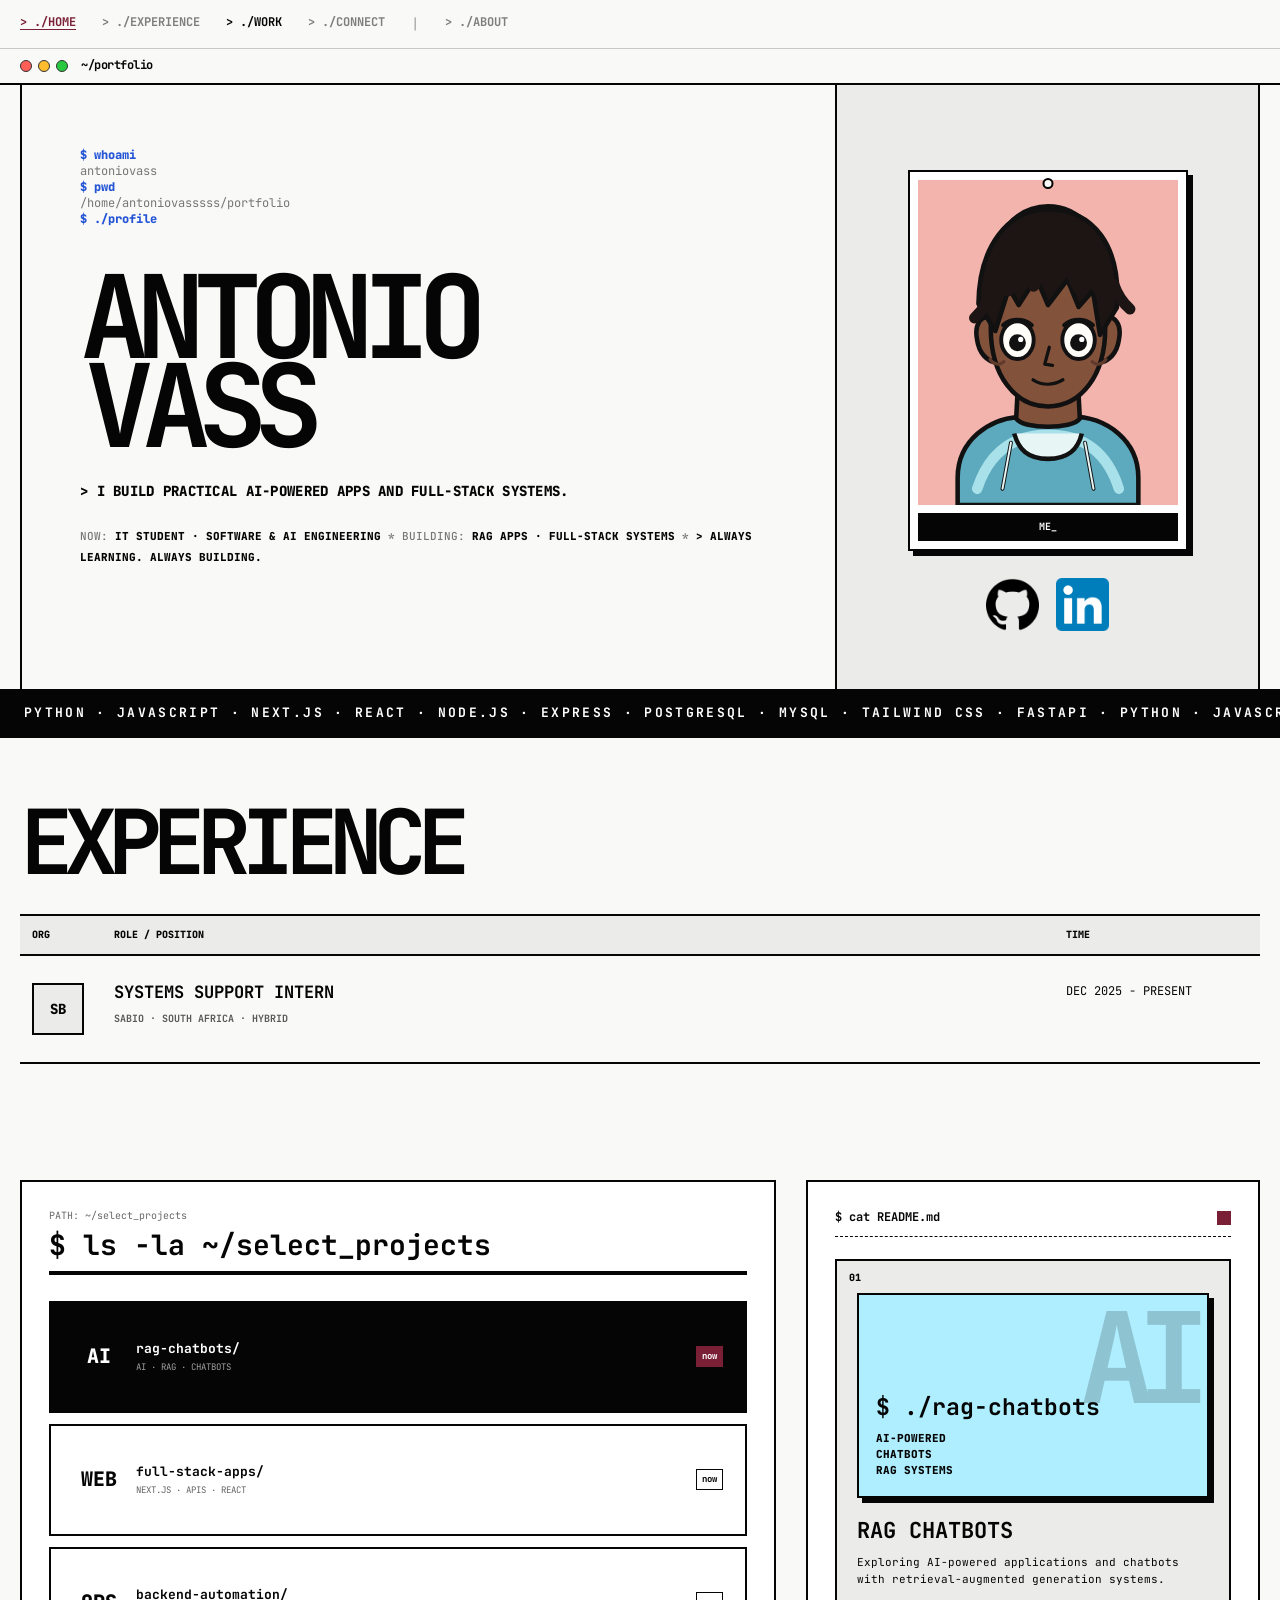
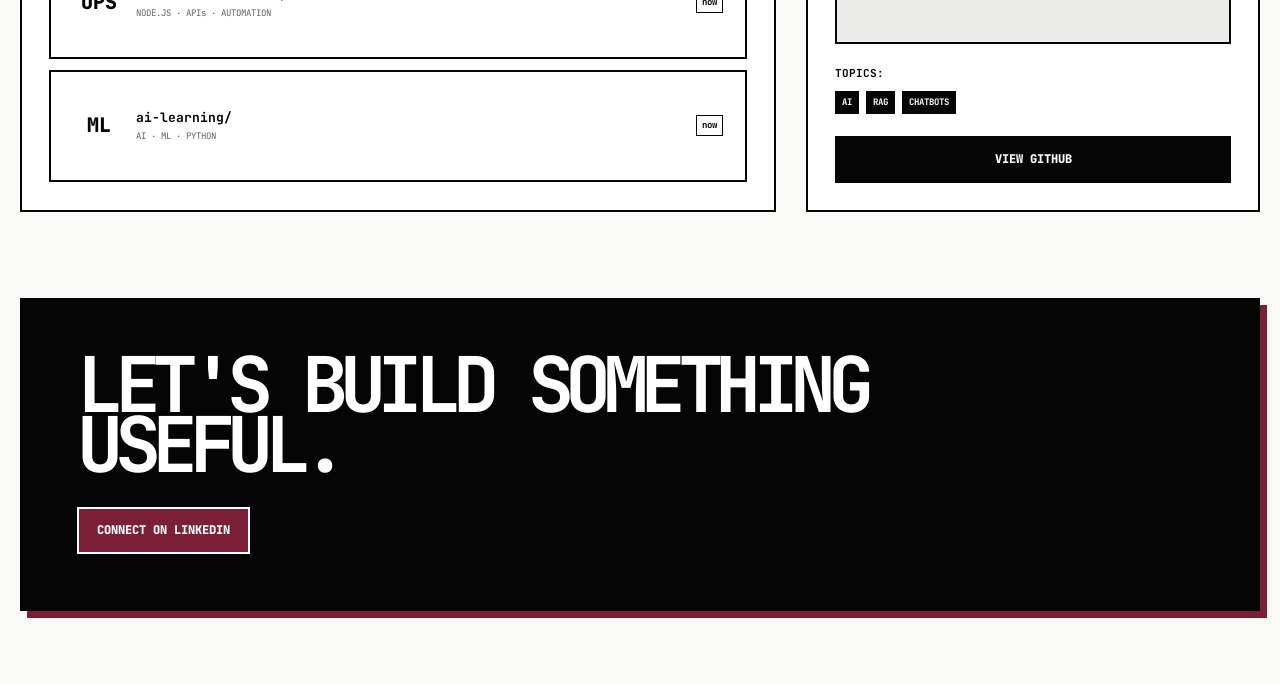
==== commit cc7d98d1: "Add Sabio internship experience" ====
--- a/index.html
+++ b/index.html
@@ -22,7 +22,7 @@
 <body>
   <header class="site-header">
     <nav class="nav" aria-label="Primary navigation">
-      <a class="nav-link active" href="#home">&gt; ./HOME</a><a class="nav-link" href="#experience">&gt; ./FOCUS</a><a class="nav-link" href="#work">&gt; ./WORK</a><a class="nav-link" href="#connect">&gt; ./CONNECT</a><span class="nav-separator" aria-hidden="true">|</span><a class="nav-link" href="about.html">&gt; ./ABOUT</a>
+      <a class="nav-link active" href="#home">&gt; ./HOME</a><a class="nav-link" href="#experience">&gt; ./EXPERIENCE</a><a class="nav-link" href="#work">&gt; ./WORK</a><a class="nav-link" href="#connect">&gt; ./CONNECT</a><span class="nav-separator" aria-hidden="true">|</span><a class="nav-link" href="about.html">&gt; ./ABOUT</a>
     </nav>
     <div class="terminal-bar"><span class="traffic-lights" aria-label="Window controls"><button class="window-control window-control--close" type="button" aria-label="Close page"></button><button class="window-control window-control--minimize" type="button" aria-label="Minimize"></button><button class="window-control window-control--fullscreen" type="button" aria-label="Toggle fullscreen"></button></span><strong>~/portfolio</strong></div>
   </header>
@@ -30,7 +30,7 @@
     <section class="hero page-section" id="home">
       <div class="hero-copy">
         <pre class="boot-message" aria-label="Profile command"><span class="terminal-command">$ whoami</span>
-<span class="terminal-output">antoniovasssss</span>
+<span class="terminal-output">antoniovass</span>
 <span class="terminal-command">$ pwd</span>
 <span class="terminal-output">/home/antoniovasssss/portfolio</span>
 <span class="terminal-command">$ ./profile</span></pre>
@@ -45,12 +45,9 @@
     </section>
     <div class="ticker between-ticker" aria-hidden="true"><div class="ticker-track"><span>PYTHON · JAVASCRIPT · NEXT.JS · REACT · NODE.JS · EXPRESS · POSTGRESQL · MYSQL · TAILWIND CSS · FASTAPI · PYTHON · JAVASCRIPT · NEXT.JS · REACT · NODE.JS · EXPRESS · POSTGRESQL · MYSQL · TAILWIND CSS · FASTAPI ·</span><span>PYTHON · JAVASCRIPT · NEXT.JS · REACT · NODE.JS · EXPRESS · POSTGRESQL · MYSQL · TAILWIND CSS · FASTAPI · PYTHON · JAVASCRIPT · NEXT.JS · REACT · NODE.JS · EXPRESS · POSTGRESQL · MYSQL · TAILWIND CSS · FASTAPI ·</span></div></div>
     <section class="experience page-section" id="experience">
-      <div class="section-title"><h2>CURRENT FOCUS</h2></div>
+      <div class="section-title"><h2>EXPERIENCE</h2></div>
       <div class="log-table"><div class="log-head"><span>ORG</span><span>ROLE / POSITION</span><span>TIME</span></div>
-        <details class="experience-entry"><summary class="log-row"><span class="org-logo org-logo--placeholder" aria-hidden="true">AI</span><div><h3>ARTIFICIAL INTELLIGENCE &amp; MACHINE LEARNING</h3><small>SELF-DIRECTED LEARNING</small></div><p>NOW</p></summary><div class="experience-detail"><p>Building a stronger foundation in artificial intelligence and machine learning through practical study and experimentation.</p></div></details>
-        <details class="experience-entry"><summary class="log-row"><span class="org-logo org-logo--placeholder" aria-hidden="true">RAG</span><div><h3>AI-POWERED APPS &amp; CHATBOTS</h3><small>RAG SYSTEMS</small></div><p>NOW</p></summary><div class="experience-detail"><p>Exploring AI-powered applications and chatbots, including retrieval-augmented generation systems.</p></div></details>
-        <details class="experience-entry"><summary class="log-row"><span class="org-logo org-logo--placeholder" aria-hidden="true">WEB</span><div><h3>FULL-STACK APPLICATIONS</h3><small>NEXT.JS + APIS</small></div><p>NOW</p></summary><div class="experience-detail"><p>Developing full-stack applications with modern web technologies, APIs, and product-focused thinking.</p></div></details>
-        <details class="experience-entry"><summary class="log-row"><span class="org-logo org-logo--placeholder" aria-hidden="true">OPS</span><div><h3>BACKEND SYSTEMS &amp; AUTOMATION</h3><small>CONTINUOUS SKILL DEVELOPMENT</small></div><p>NOW</p></summary><div class="experience-detail"><p>Improving backend engineering and automation skills to create reliable systems that solve practical problems.</p></div></details>
+        <details class="experience-entry"><summary class="log-row"><span class="org-logo org-logo--placeholder" aria-hidden="true">SB</span><div><h3>SYSTEMS SUPPORT INTERN</h3><small>SABIO · SOUTH AFRICA · HYBRID</small></div><p>DEC 2025 - PRESENT</p></summary><div class="experience-detail"><p>Systems Support Intern at Sabio in a hybrid role based in South Africa.</p><ul><li>Profile skills include Artificial Intelligence (AI), Privacy, and Data Confidentiality.</li></ul></div></details>
       </div>
     </section>
     <section class="work page-section" id="work">
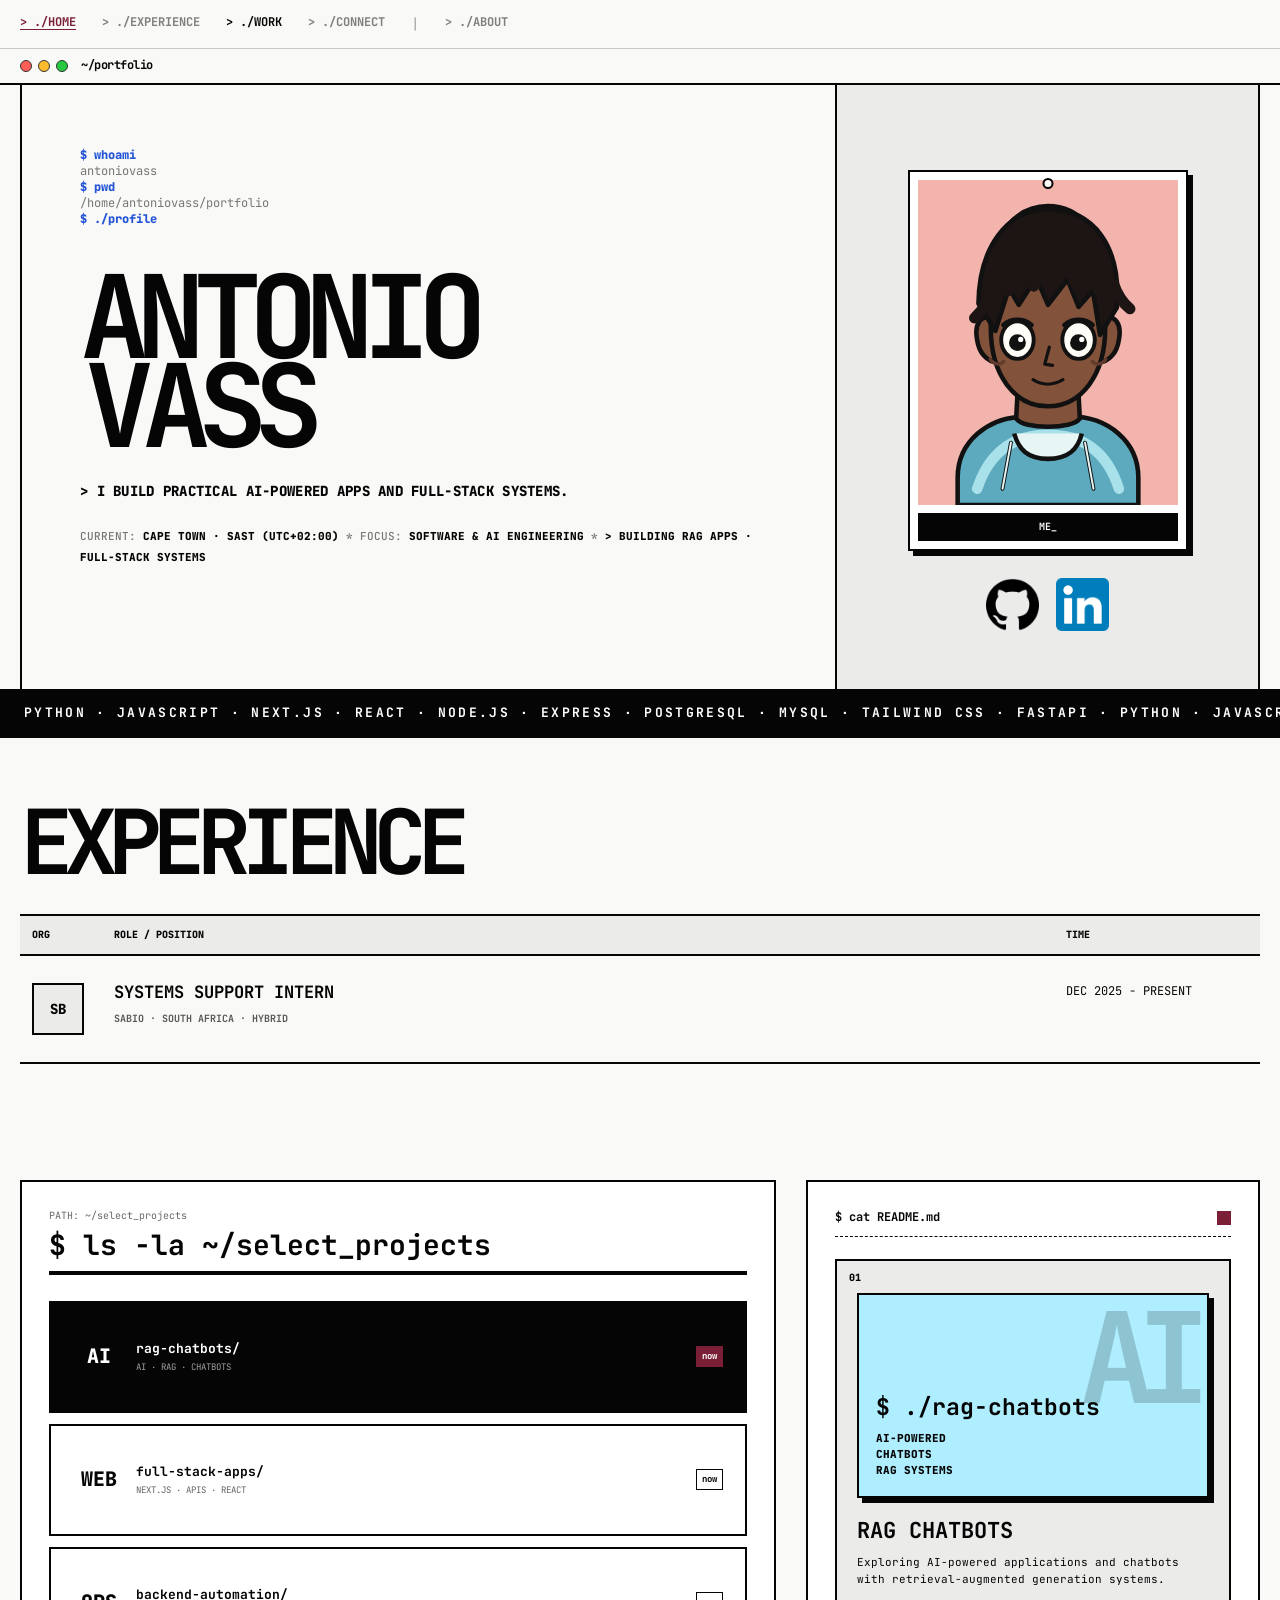
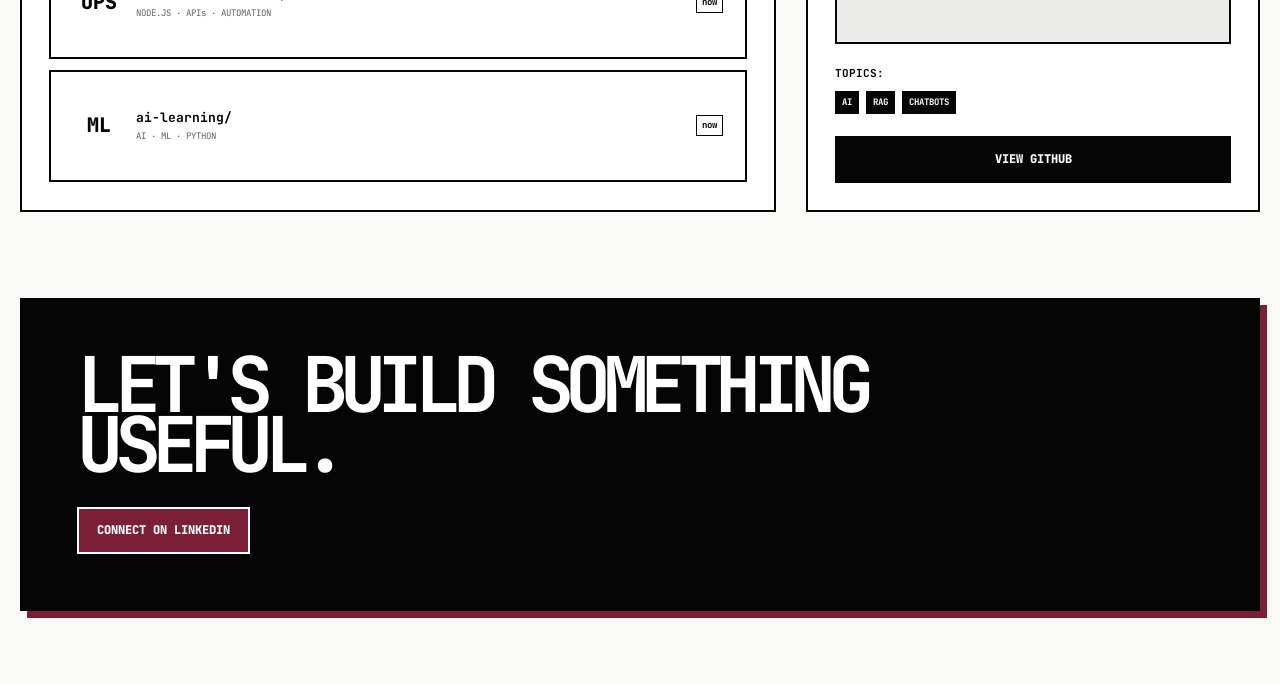
==== commit 6ba960cf: "Set Cape Town current location" ====
--- a/index.html
+++ b/index.html
@@ -32,11 +32,11 @@
         <pre class="boot-message" aria-label="Profile command"><span class="terminal-command">$ whoami</span>
 <span class="terminal-output">antoniovass</span>
 <span class="terminal-command">$ pwd</span>
-<span class="terminal-output">/home/antoniovasssss/portfolio</span>
+<span class="terminal-output">/home/antoniovass/portfolio</span>
 <span class="terminal-command">$ ./profile</span></pre>
   <h1><span>ANTONIO</span><span class="last-name">VASS</span></h1>
   <p class="hero-focus">&gt; I BUILD PRACTICAL AI-POWERED APPS AND FULL-STACK SYSTEMS.</p>
-  <div class="hero-meta"><p><span>NOW:</span> IT STUDENT · SOFTWARE &amp; AI ENGINEERING<b>*</b><span>BUILDING:</span> RAG APPS · FULL-STACK SYSTEMS<b>*</b>&gt; ALWAYS LEARNING. ALWAYS BUILDING.</p></div>
+  <div class="hero-meta"><p><span>CURRENT:</span> CAPE TOWN · SAST (UTC+02:00)<b>*</b><span>FOCUS:</span> SOFTWARE &amp; AI ENGINEERING<b>*</b>&gt; BUILDING RAG APPS · FULL-STACK SYSTEMS</p></div>
       </div>
       <aside class="avatar-terminal">
         <figure class="avatar-frame"><span class="pin" aria-hidden="true"></span><img src="assets/avatar-placeholder.svg" alt="Dark-skinned cartoon avatar representing Antonio Vass" /><figcaption>ME<span class="cursor">_</span></figcaption></figure>
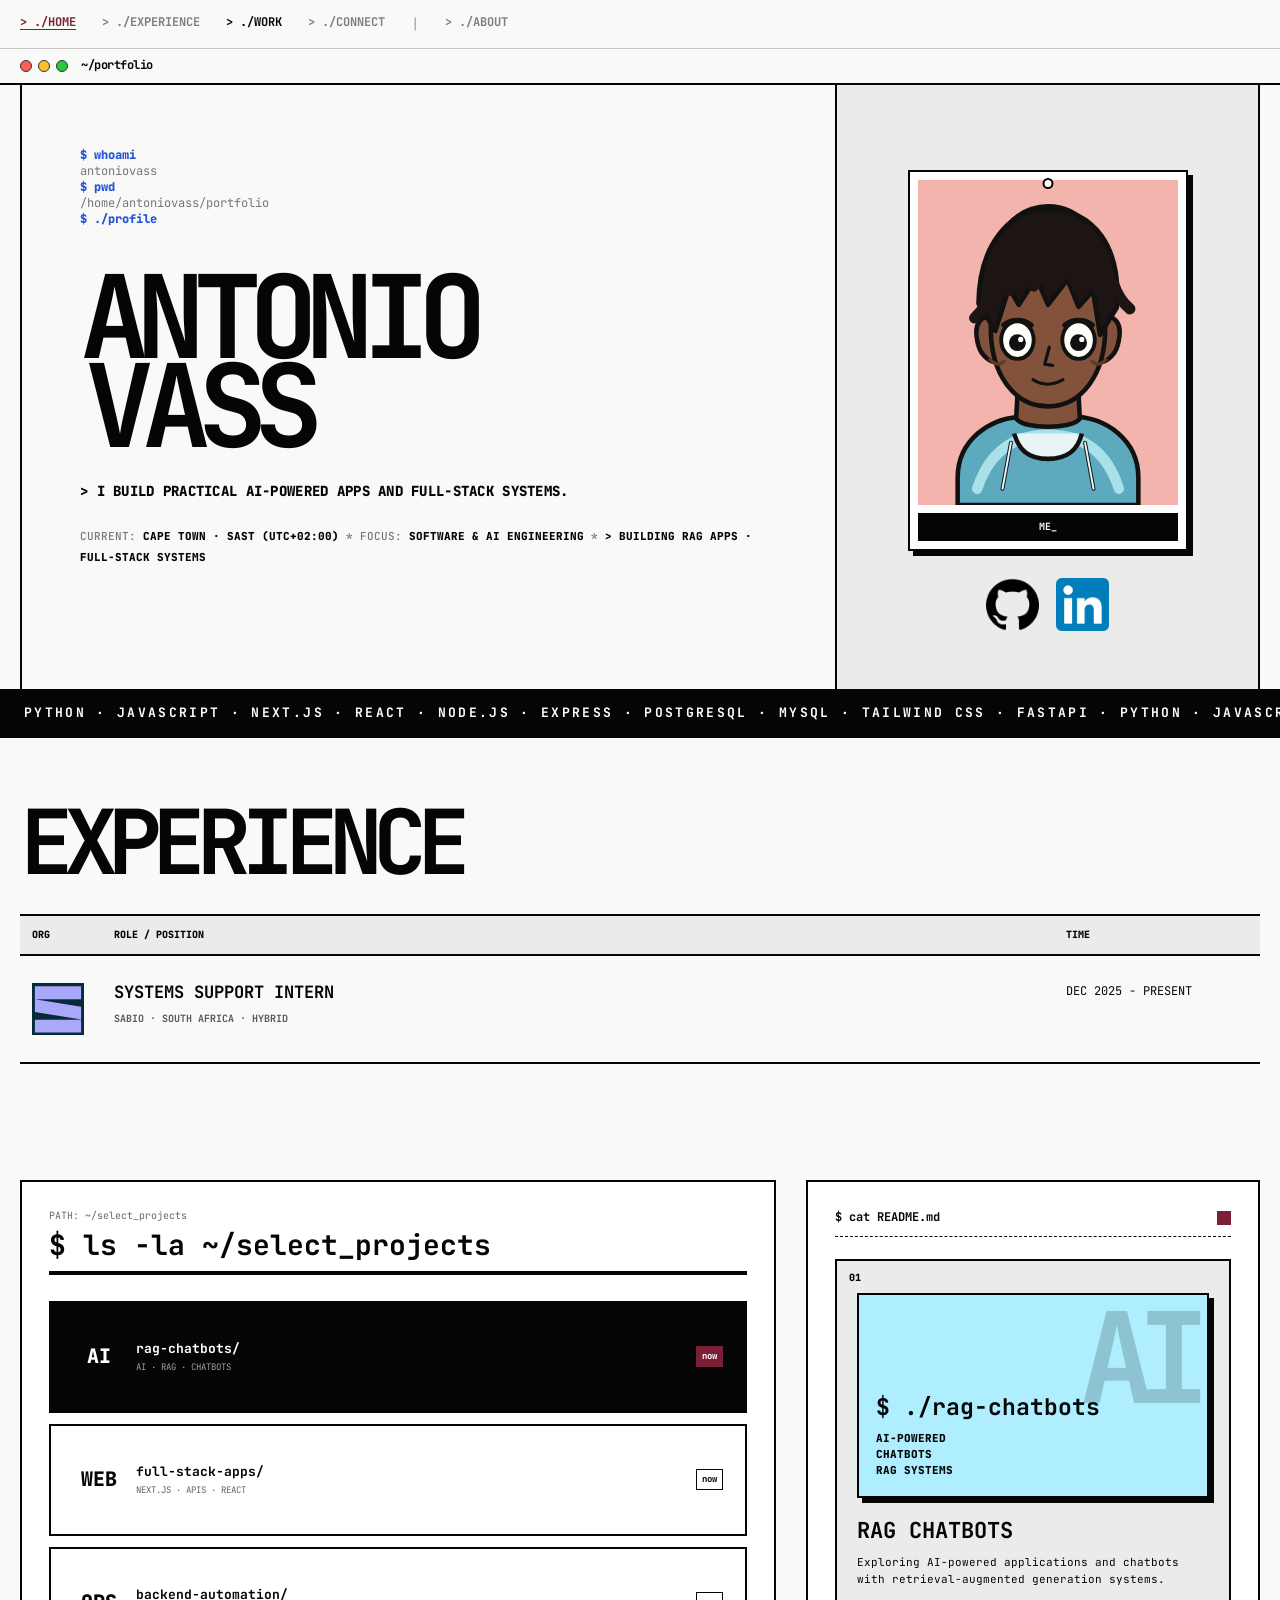
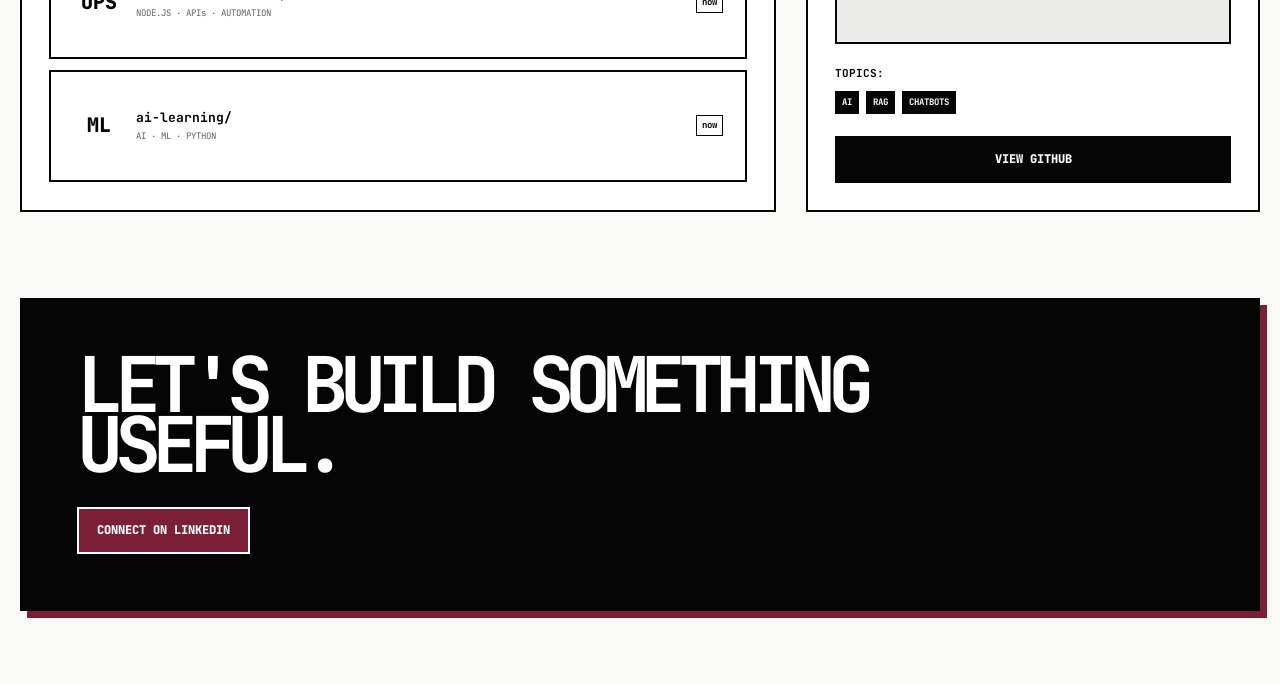
==== commit 81bbc828: "Link Sabio experience logo" ====
--- a/index.html
+++ b/index.html
@@ -47,7 +47,7 @@
     <section class="experience page-section" id="experience">
       <div class="section-title"><h2>EXPERIENCE</h2></div>
       <div class="log-table"><div class="log-head"><span>ORG</span><span>ROLE / POSITION</span><span>TIME</span></div>
-        <details class="experience-entry"><summary class="log-row"><span class="org-logo org-logo--placeholder" aria-hidden="true">SB</span><div><h3>SYSTEMS SUPPORT INTERN</h3><small>SABIO · SOUTH AFRICA · HYBRID</small></div><p>DEC 2025 - PRESENT</p></summary><div class="experience-detail"><p>Systems Support Intern at Sabio in a hybrid role based in South Africa.</p><ul><li>Profile skills include Artificial Intelligence (AI), Privacy, and Data Confidentiality.</li></ul></div></details>
+        <details class="experience-entry"><summary class="log-row"><a class="org-logo-link" href="https://www.sabiogroup.com/" target="_blank" rel="noreferrer" aria-label="Visit Sabio Group"><img class="org-logo" src="assets/logos/sabio-mark.svg" alt="Sabio Group logo" /></a><div><h3>SYSTEMS SUPPORT INTERN</h3><small>SABIO · SOUTH AFRICA · HYBRID</small></div><p>DEC 2025 - PRESENT</p></summary><div class="experience-detail"><p>Systems Support Intern at Sabio in a hybrid role based in South Africa.</p><ul><li>Profile skills include Artificial Intelligence (AI), Privacy, and Data Confidentiality.</li></ul></div></details>
       </div>
     </section>
     <section class="work page-section" id="work">
--- a/org-logos.css
+++ b/org-logos.css
@@ -9,6 +9,18 @@
   width: 52px;
   height: 52px;
   object-fit: contain;
+}
+
+.org-logo-link {
+  align-self: center;
+  display: block;
+  width: 52px;
+  height: 52px;
+}
+
+.org-logo-link:focus-visible {
+  outline: 2px solid var(--ink);
+  outline-offset: 3px;
 }
 
 .org-logo--placeholder {
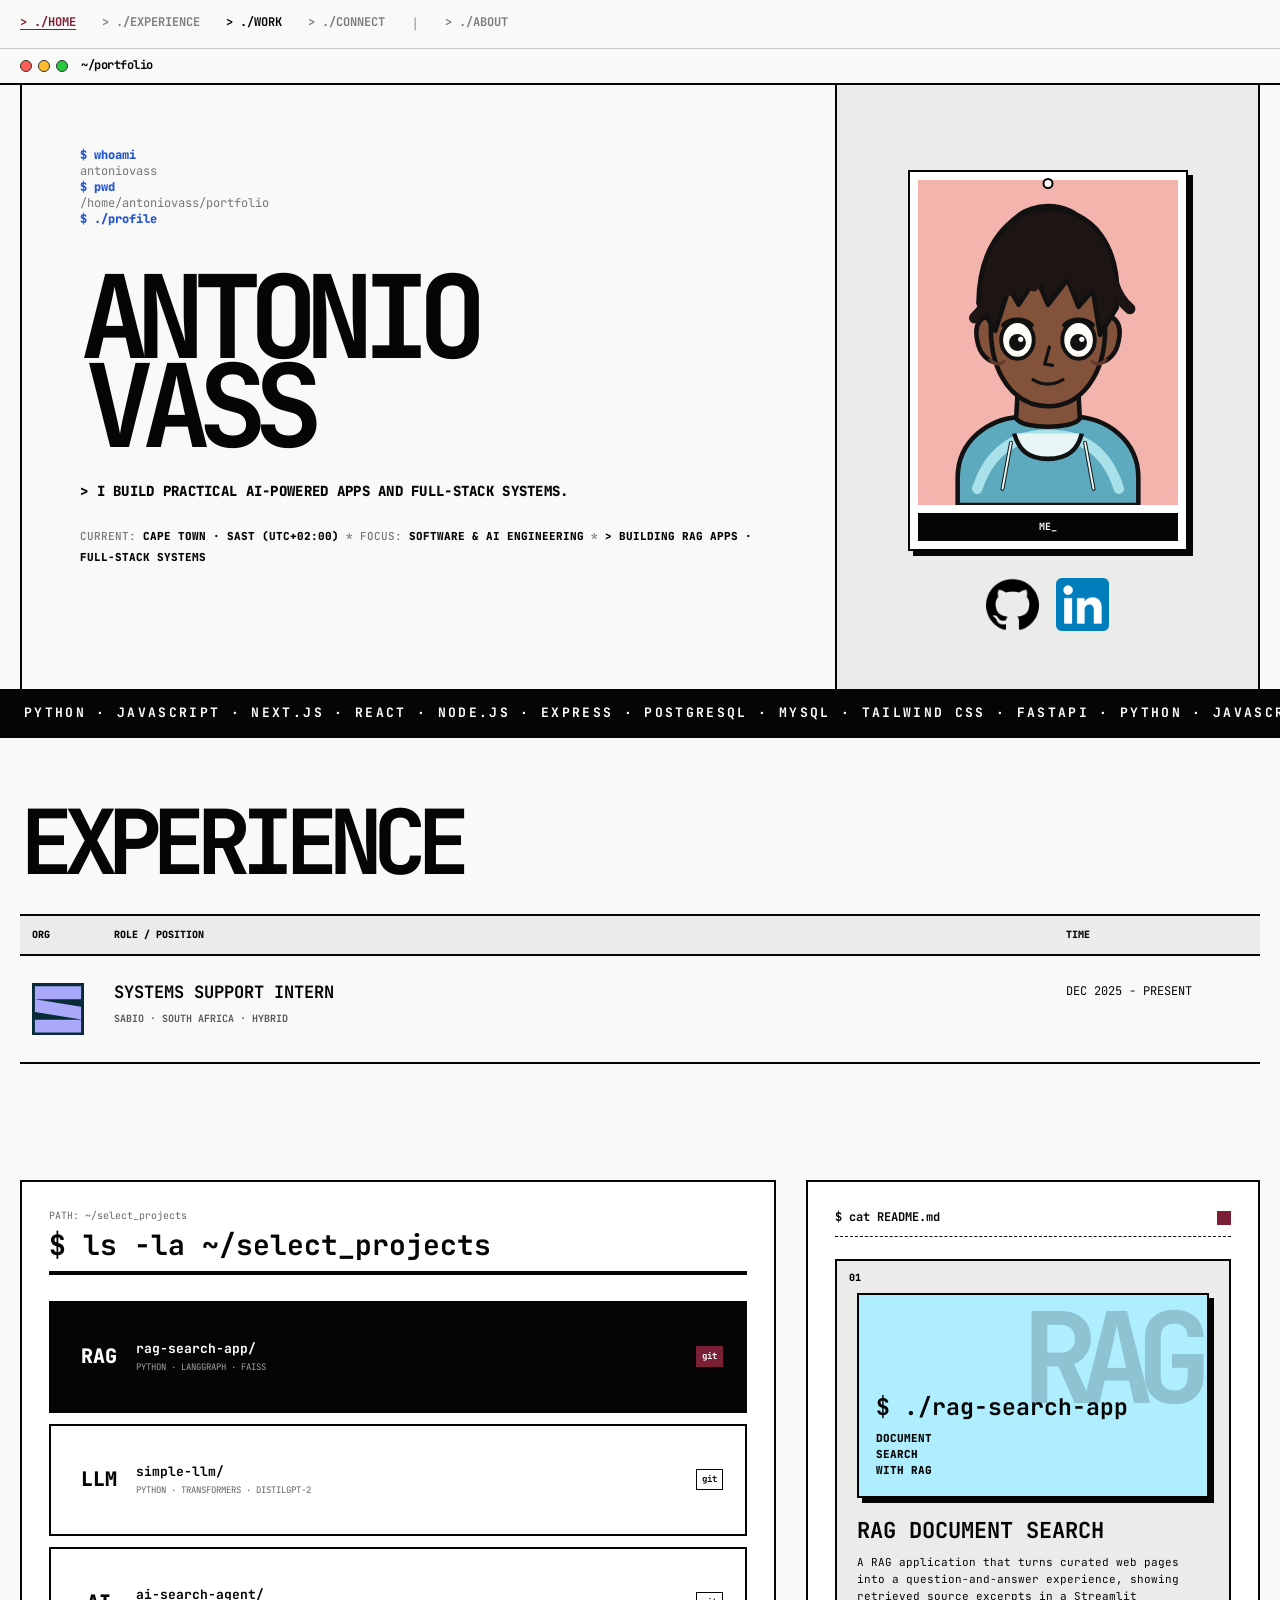
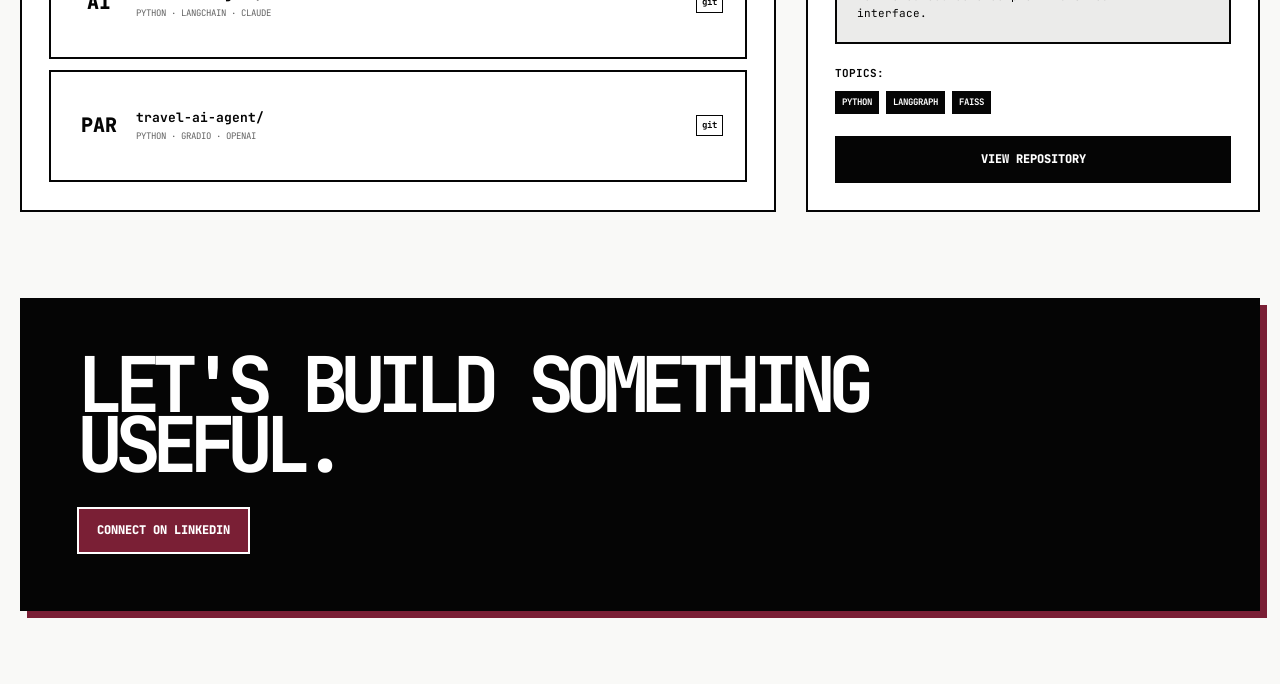
==== commit 3bf20fba: "Add GitHub project portfolio" ====
--- a/index.html
+++ b/index.html
@@ -52,13 +52,13 @@
     </section>
     <section class="work page-section" id="work">
       <div class="work-directory"><div class="directory-heading"><p>PATH: ~/select_projects</p><h2>$ ls -la ~/select_projects</h2></div>
-        <div class="project-files" role="list"><button class="project-file selected" data-project="ragChatbots" type="button"><span class="file-icon" aria-hidden="true">AI</span><span><b>rag-chatbots/</b><small>AI · RAG · CHATBOTS</small></span><em>now</em></button><button class="project-file" data-project="fullStackApps" type="button"><span class="file-icon" aria-hidden="true">WEB</span><span><b>full-stack-apps/</b><small>NEXT.JS · APIS · REACT</small></span><em>now</em></button><button class="project-file" data-project="backendAutomation" type="button"><span class="file-icon" aria-hidden="true">OPS</span><span><b>backend-automation/</b><small>NODE.JS · APIs · AUTOMATION</small></span><em>now</em></button><button class="project-file" data-project="aiLearning" type="button"><span class="file-icon" aria-hidden="true">ML</span><span><b>ai-learning/</b><small>AI · ML · PYTHON</small></span><em>now</em></button></div>
+        <div class="project-files" role="list"><button class="project-file selected" data-project="ragDocumentSearch" type="button"><span class="file-icon" aria-hidden="true">RAG</span><span><b>rag-search-app/</b><small>PYTHON · LANGGRAPH · FAISS</small></span><em>git</em></button><button class="project-file" data-project="miniLlm" type="button"><span class="file-icon" aria-hidden="true">LLM</span><span><b>simple-llm/</b><small>PYTHON · TRANSFORMERS · DISTILGPT-2</small></span><em>git</em></button><button class="project-file" data-project="aiSearchAgent" type="button"><span class="file-icon" aria-hidden="true">AI</span><span><b>ai-search-agent/</b><small>PYTHON · LANGCHAIN · CLAUDE</small></span><em>git</em></button><button class="project-file" data-project="parisTravelAgent" type="button"><span class="file-icon" aria-hidden="true">PAR</span><span><b>travel-ai-agent/</b><small>PYTHON · GRADIO · OPENAI</small></span><em>git</em></button></div>
       </div>
-      <aside class="preview-panel"><div class="preview-heading"><b>$ cat README.md</b><i></i></div><div class="preview-box" id="preview-box"><p class="preview-index" id="preview-index">01</p><div class="preview-art" id="preview-art" style="background:#aeeeff"><b>$ ./rag-chatbots</b><span>AI-POWERED<br />CHATBOTS<br />RAG SYSTEMS</span><strong>AI</strong></div><div class="preview-copy"><h3 id="preview-title">RAG CHATBOTS</h3><p id="preview-description">Exploring AI-powered applications and chatbots with retrieval-augmented generation systems.</p></div></div><div><h3 class="tag-label">TOPICS:</h3><div class="tags" id="tech-tags"><span>AI</span><span>RAG</span><span>CHATBOTS</span></div></div><a class="button solid full" id="project-link" href="https://github.com/antoniovasssss" target="_blank" rel="noreferrer">VIEW GITHUB</a></aside>
+      <aside class="preview-panel"><div class="preview-heading"><b>$ cat README.md</b><i></i></div><div class="preview-box" id="preview-box"><p class="preview-index" id="preview-index">01</p><div class="preview-art" id="preview-art" style="background:#aeeeff"><b>$ ./rag-search-app</b><span>DOCUMENT<br />SEARCH<br />WITH RAG</span><strong>RAG</strong></div><div class="preview-copy"><h3 id="preview-title">RAG DOCUMENT SEARCH</h3><p id="preview-description">A RAG application that turns curated web pages into a question-and-answer experience, showing retrieved source excerpts in a Streamlit interface.</p></div></div><div><h3 class="tag-label">TOPICS:</h3><div class="tags" id="tech-tags"><span>PYTHON</span><span>LANGGRAPH</span><span>FAISS</span></div></div><a class="button solid full" id="project-link" href="https://github.com/antoniovasssss/rag-search-app" target="_blank" rel="noreferrer">VIEW REPOSITORY</a></aside>
     </section>
     <section class="connect page-section" id="connect"><h2>LET'S BUILD SOMETHING USEFUL.</h2><a class="button neon" href="https://linkedin.com/in/antonio-vass-a11976378" target="_blank" rel="noreferrer">CONNECT ON LINKEDIN</a></section>
   </main>
-  <script src="script.js?v=2"></script>
+  <script src="script.js?v=3"></script>
   <script src="window-controls.js"></script>
 </body>
 </html>
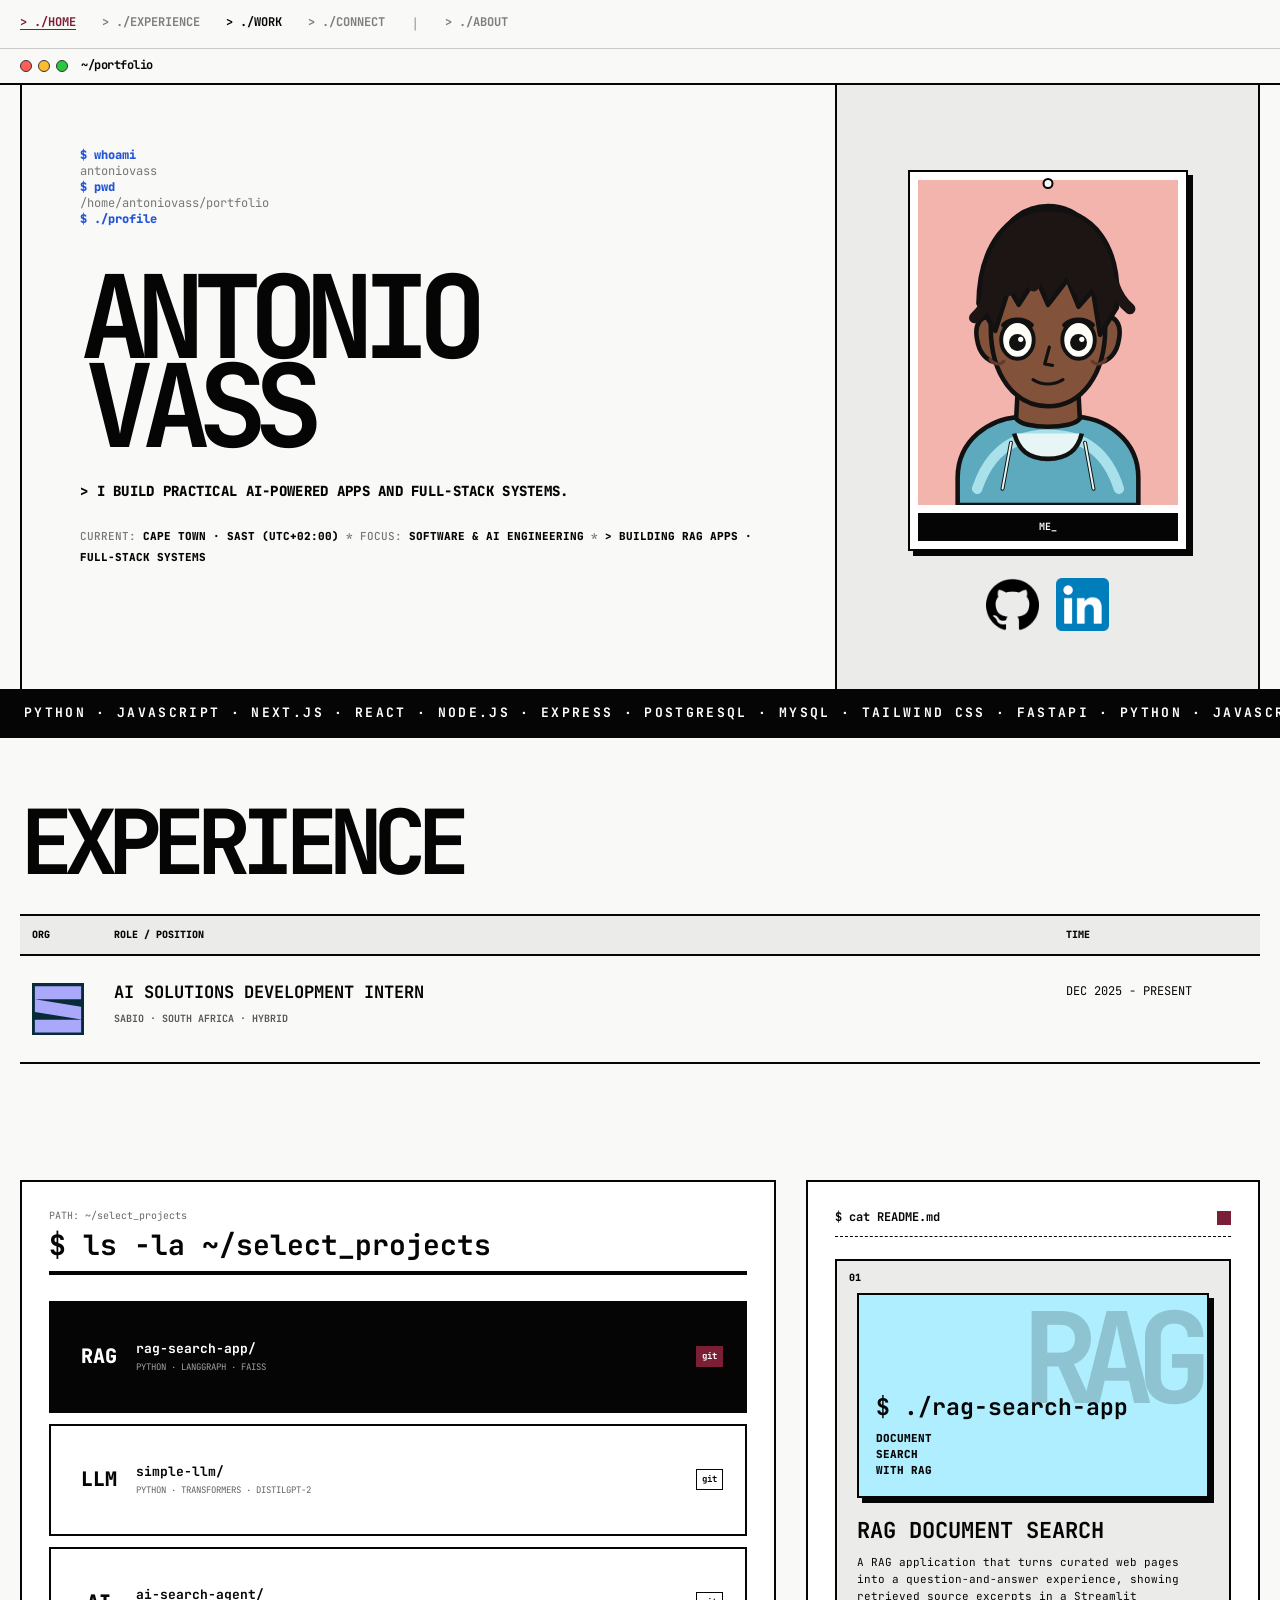
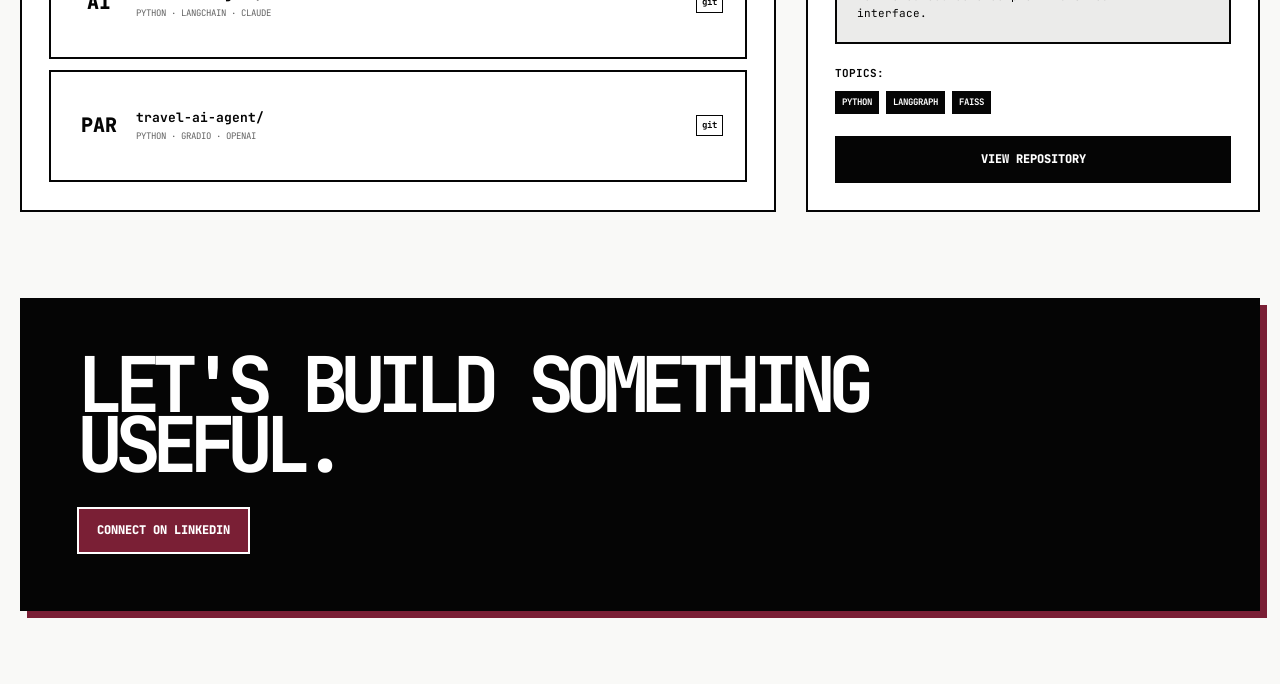
==== commit b67e1a8f: "Update Sabio role title" ====
--- a/index.html
+++ b/index.html
@@ -47,7 +47,7 @@
     <section class="experience page-section" id="experience">
       <div class="section-title"><h2>EXPERIENCE</h2></div>
       <div class="log-table"><div class="log-head"><span>ORG</span><span>ROLE / POSITION</span><span>TIME</span></div>
-        <details class="experience-entry"><summary class="log-row"><a class="org-logo-link" href="https://www.sabiogroup.com/" target="_blank" rel="noreferrer" aria-label="Visit Sabio Group"><img class="org-logo" src="assets/logos/sabio-mark.svg" alt="Sabio Group logo" /></a><div><h3>SYSTEMS SUPPORT INTERN</h3><small>SABIO · SOUTH AFRICA · HYBRID</small></div><p>DEC 2025 - PRESENT</p></summary><div class="experience-detail"><p>Systems Support Intern at Sabio in a hybrid role based in South Africa.</p><ul><li>Profile skills include Artificial Intelligence (AI), Privacy, and Data Confidentiality.</li></ul></div></details>
+        <details class="experience-entry"><summary class="log-row"><a class="org-logo-link" href="https://www.sabiogroup.com/" target="_blank" rel="noreferrer" aria-label="Visit Sabio Group"><img class="org-logo" src="assets/logos/sabio-mark.svg" alt="Sabio Group logo" /></a><div><h3>AI SOLUTIONS DEVELOPMENT INTERN</h3><small>SABIO · SOUTH AFRICA · HYBRID</small></div><p>DEC 2025 - PRESENT</p></summary><div class="experience-detail"><p>AI Solutions Development Intern at Sabio in a hybrid role based in South Africa.</p><ul><li>Profile skills include Artificial Intelligence (AI), Privacy, and Data Confidentiality.</li></ul></div></details>
       </div>
     </section>
     <section class="work page-section" id="work">
